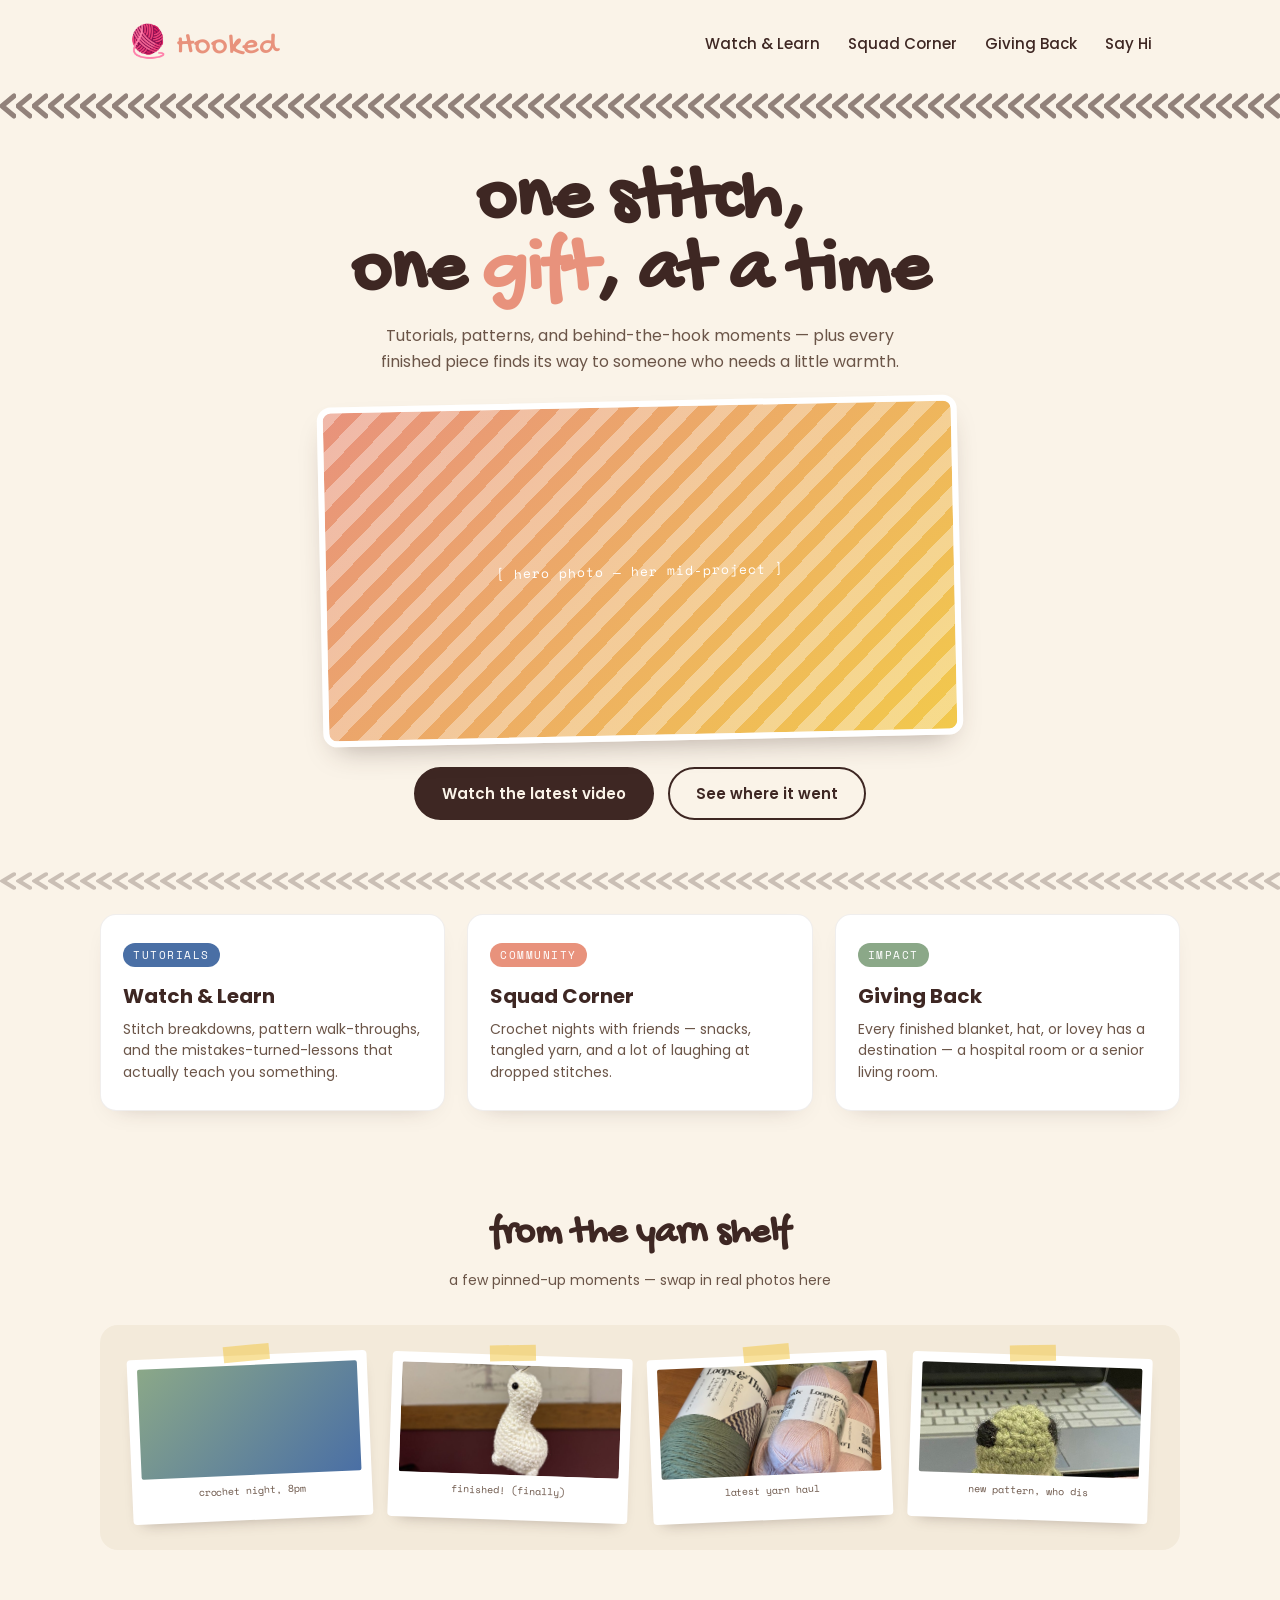
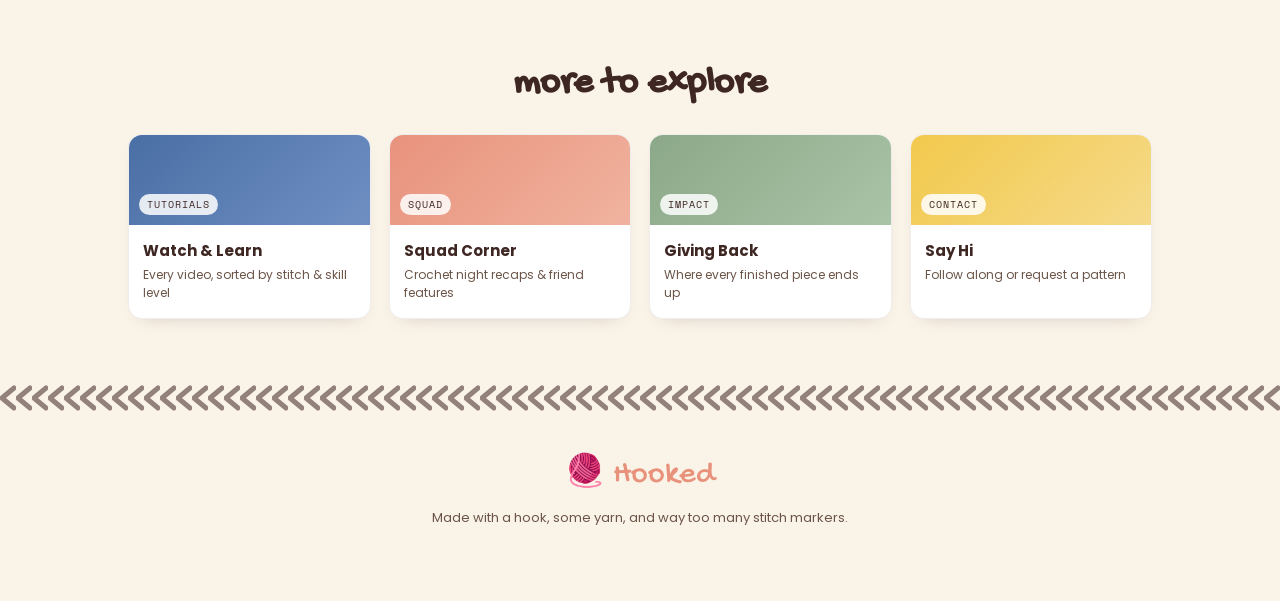
==== index.html @ 96ef1430 "edited watch & learn, added to squad corner, fred" ====
<!DOCTYPE html>
<html lang="en">
<head>
<meta charset="UTF-8">
<meta name="viewport" content="width=device-width, initial-scale=1">
<title>Hooked — Home</title>
<link rel="preconnect" href="https://fonts.googleapis.com">
<link href="https://fonts.googleapis.com/css2?family=Gochi+Hand&family=Space+Mono:wght@400;700&family=Poppins:wght@400;500;600;700&display=swap" rel="stylesheet">
<style>
:root{
  --paper:#FAF3E8;
  --paper-2:#F3EADA;
  --butter:#F2C94C;
  --rose:#E8927C;
  --denim:#4A6FA5;
  --sage:#8BA888;
  --ink:#3E2723;
  --ink-soft:#6B5548;
}
*{box-sizing:border-box;}
body{
  margin:0;
  background:var(--paper);
  color:var(--ink);
  font-family:'Poppins',sans-serif;
  -webkit-font-smoothing:antialiased;
}
.wrap{max-width:1080px;margin:0 auto;padding:0 28px;}
a{color:inherit;}

/* NAV */
nav{
  display:flex;justify-content:space-between;align-items:center;
  padding:22px 28px;max-width:1080px;margin:0 auto;
}
.logo{
  font-family:'Gochi Hand',cursive;
  font-size:32px;color:var(--rose);
  display:flex;align-items:center;gap:8px;
  text-decoration:none;
}
.navlinks{display:flex;gap:28px;font-weight:500;font-size:15px;}
.navlinks a{color:var(--ink);text-decoration:none;position:relative;}
.navlinks a:hover, .navlinks a.active{color:var(--rose);}
.navlinks a:focus-visible, .logo:focus-visible{outline:2px solid var(--denim);outline-offset:4px;border-radius:4px;}

/* CHAIN STITCH DIVIDER — signature element, used across every page */
.chain{
  height:26px;width:100%;
  -webkit-mask-image:url("data:image/svg+xml,%3Csvg xmlns='http://www.w3.org/2000/svg' viewBox='0 0 16 26'%3E%3Cpath d='M14,3 L2,13 L14,23' fill='none' stroke='white' stroke-width='5' stroke-linecap='round' stroke-linejoin='round'/%3E%3C/svg%3E");
  mask-image:url("data:image/svg+xml,%3Csvg xmlns='http://www.w3.org/2000/svg' viewBox='0 0 16 26'%3E%3Cpath d='M14,3 L2,13 L14,23' fill='none' stroke='white' stroke-width='5' stroke-linecap='round' stroke-linejoin='round'/%3E%3C/svg%3E");
  -webkit-mask-repeat:repeat-x; mask-repeat:repeat-x;
  -webkit-mask-size:16px 26px; mask-size:16px 26px;
  -webkit-mask-position:left center; mask-position:left center;
  background-color:var(--ink);
  opacity:0.55;
  margin:6px 0 0 0;
}
.chain.thin{opacity:0.25;transform:scaleY(0.7);}

/* SMALL PAGE HERO (interior pages) */
header.page-hero{text-align:center;padding:46px 28px 42px;}
.eyebrow{
  font-family:'Space Mono',monospace;
  font-size:12px;letter-spacing:2px;text-transform:uppercase;
  color:var(--denim);background:#fff;
  display:inline-block;padding:5px 12px;border-radius:20px;
  border:1px solid var(--denim);margin-bottom:20px;
}
h1.headline{
  font-family:'Gochi Hand',cursive;
  font-size:64px;line-height:0.95;margin:0 0 14px;
  color:var(--ink);
}
h1.headline.big{font-size:76px;}
h1.headline .accent{color:var(--rose);}
.sub{
  max-width:520px;margin:0 auto 10px;
  font-size:16px;color:var(--ink-soft);line-height:1.6;
}

/* BUTTONS */
.btn{
  font-weight:600;font-size:15px;padding:13px 26px;border-radius:40px;
  text-decoration:none;cursor:pointer;border:2px solid var(--ink);
  transition:transform .15s ease, box-shadow .15s ease;
  display:inline-block;background:none;font-family:inherit;
}
.btn:hover{transform:translateY(-2px);box-shadow:0 8px 16px -8px rgba(62,39,35,0.4);}
.btn-primary{background:var(--ink);color:var(--paper);}
.btn-ghost{background:transparent;color:var(--ink);}
.cta-row{display:flex;gap:14px;justify-content:center;margin-top:26px;flex-wrap:wrap;}

/* HOMEPAGE HERO PHOTO */
.hero-photo{
  width:100%;max-width:640px;height:340px;margin:26px auto 0;
  border-radius:14px;
  background:
    repeating-linear-gradient(135deg, rgba(255,255,255,0.35) 0 14px, transparent 14px 28px),
    linear-gradient(135deg,var(--rose),var(--butter));
  display:flex;align-items:center;justify-content:center;
  color:#fff;font-family:'Space Mono',monospace;font-size:13px;
  letter-spacing:1px;box-shadow:0 14px 30px -14px rgba(62,39,35,0.4);
  transform:rotate(-1.2deg);
  border:6px solid #fff;
}

/* TILES (home) */
section.tiles{padding:20px 28px 60px;}
.tile-grid{display:grid;grid-template-columns:repeat(3,1fr);gap:22px;max-width:1080px;margin:0 auto;}
.tile{
  background:#fff;border-radius:16px;padding:26px 22px;
  border:1px solid rgba(62,39,35,0.08);
  box-shadow:0 10px 24px -18px rgba(62,39,35,0.35);
  transition:transform .15s ease, box-shadow .15s ease;
  text-decoration:none;display:block;color:var(--ink);
}
.tile:hover{transform:translateY(-3px);box-shadow:0 16px 28px -18px rgba(62,39,35,0.45);}
.tile .tag{
  font-family:'Space Mono',monospace;font-size:11px;letter-spacing:1.5px;
  text-transform:uppercase;padding:4px 10px;border-radius:20px;
  display:inline-block;margin-bottom:14px;color:#fff;
}
.tag-denim{background:var(--denim);}
.tag-rose{background:var(--rose);}
.tag-sage{background:var(--sage);}
.tag-butter{background:var(--butter);color:var(--ink) !important;}
.tile h3{font-size:20px;margin:0 0 8px;}
.tile p{font-size:14px;color:var(--ink-soft);line-height:1.55;margin:0;}

/* IMPACT / GAUGE CARD */
section.impact{padding:10px 28px 66px;}
.impact-card{
  max-width:1080px;margin:0 auto;
  background:var(--ink);color:var(--paper);
  border-radius:18px;padding:44px 36px;
  display:flex;justify-content:space-between;align-items:center;flex-wrap:wrap;gap:24px;
  position:relative;overflow:hidden;
}
.impact-card::before{
  content:"";position:absolute;inset:0;
  background-image: radial-gradient(circle at 8px 8px, rgba(255,255,255,0.06) 3px, transparent 3.5px);
  background-size:26px 26px;
}
.impact-label{
  font-family:'Space Mono',monospace;font-size:12px;letter-spacing:2px;
  text-transform:uppercase;color:var(--butter);margin-bottom:10px;
}
.impact-headline{font-family:'Gochi Hand',cursive;font-size:40px;line-height:1;position:relative;z-index:1;}
.impact-stats{display:flex;gap:40px;position:relative;z-index:1;flex-wrap:wrap;}
.stat{text-align:center;}
.stat .n{font-size:38px;font-weight:700;color:var(--rose);}
.stat .l{font-family:'Space Mono',monospace;font-size:11px;letter-spacing:1px;color:#cbb7ac;text-transform:uppercase;}

/* SECTION TITLES */
.section-title{font-family:'Gochi Hand',cursive;font-size:38px;text-align:center;margin-bottom:6px;}
.section-sub{text-align:center;color:var(--ink-soft);font-size:14px;margin-bottom:34px;}

/* CORKBOARD GALLERY */
section.gallery{padding:10px 28px 70px;}
.board{
  max-width:1080px;margin:0 auto;background:var(--paper-2);
  border-radius:18px;padding:30px;display:grid;grid-template-columns:repeat(4,1fr);gap:20px;
}
.polaroid{
  background:#fff;padding:10px 10px 22px;border-radius:4px;
  box-shadow:0 8px 16px -10px rgba(62,39,35,0.4);position:relative;transition:transform .2s ease;
}
.polaroid:nth-child(odd){transform:rotate(-2.5deg);}
.polaroid:nth-child(even){transform:rotate(2deg);}
.polaroid:hover{transform:rotate(0deg) scale(1.03);}
.polaroid .ph{height:110px;border-radius:2px;background:linear-gradient(135deg,var(--sage),var(--denim));}
.polaroid .cap{font-family:'Space Mono',monospace;font-size:10px;text-align:center;color:var(--ink-soft);margin-top:8px;}
.tape{position:absolute;top:-10px;left:50%;transform:translateX(-50%) rotate(-3deg);width:46px;height:16px;background:rgba(242,201,76,0.55);}

/* SITEMAP PREVIEW STRIP (home) */
section.sitemap{padding:10px 28px 60px;}
.sitemap-head{text-align:center;margin-bottom:28px;}
.sm-grid{display:grid;grid-template-columns:repeat(4,1fr);gap:18px;}
.sm-card{
  text-decoration:none;color:var(--ink);background:#fff;border-radius:14px;overflow:hidden;
  border:1px solid rgba(62,39,35,0.08);box-shadow:0 8px 18px -14px rgba(62,39,35,0.35);
  display:block;transition:transform .15s ease, box-shadow .15s ease;
}
.sm-card:hover{transform:translateY(-4px);box-shadow:0 14px 24px -14px rgba(62,39,35,0.4);}
.sm-thumb{height:90px;display:flex;align-items:flex-end;padding:10px;}
.sm-thumb-a{background:linear-gradient(135deg,var(--denim),#6f8fc2);}
.sm-thumb-b{background:linear-gradient(135deg,var(--rose),#f0b39f);}
.sm-thumb-c{background:linear-gradient(135deg,var(--sage),#a9c4a6);}
.sm-thumb-d{background:linear-gradient(135deg,var(--butter),#f5da8a);}
.sm-chip{font-family:'Space Mono',monospace;font-size:10px;letter-spacing:1px;text-transform:uppercase;background:rgba(255,255,255,0.85);padding:3px 8px;border-radius:20px;color:var(--ink);}
.sm-card h4{font-size:15px;margin:14px 14px 4px;}
.sm-card p{font-size:12px;color:var(--ink-soft);margin:0 14px 16px;line-height:1.5;}

/* ===== TUTORIALS PAGE ===== */
.filter-pills{display:flex;gap:10px;justify-content:center;flex-wrap:wrap;margin-bottom:36px;}
.pill{
  font-family:'Space Mono',monospace;font-size:12px;letter-spacing:1px;text-transform:uppercase;
  padding:8px 16px;border-radius:20px;border:1.5px solid var(--ink);background:#fff;cursor:pointer;
}
.pill.active{background:var(--ink);color:var(--paper);}
.video-grid{max-width:1080px;margin:0 auto;display:grid;grid-template-columns:repeat(3,1fr);gap:22px;padding:0 28px 70px;}
.video-card{background:#fff;border-radius:14px;overflow:hidden;border:1px solid rgba(62,39,35,0.08);box-shadow:0 10px 22px -16px rgba(62,39,35,0.35);transition:transform .15s ease;}
.video-card:hover{transform:translateY(-3px);}
.video-thumb{
  height:150px;position:relative;display:flex;align-items:center;justify-content:center;
  background:linear-gradient(135deg,var(--denim),var(--sage));color:#fff;font-family:'Space Mono',monospace;font-size:11px;
}
.video-thumb:nth-child(1){}
.video-card:nth-child(3n+2) .video-thumb{background:linear-gradient(135deg,var(--rose),var(--butter));}
.video-card:nth-child(3n) .video-thumb{background:linear-gradient(135deg,var(--sage),var(--denim));}
.play-btn{
  width:44px;height:44px;border-radius:50%;background:rgba(255,255,255,0.9);
  display:flex;align-items:center;justify-content:center;color:var(--ink);font-size:16px;
}
.video-info{padding:16px 16px 18px;}
.video-info .lvl{font-family:'Space Mono',monospace;font-size:10px;letter-spacing:1px;text-transform:uppercase;color:var(--denim);margin-bottom:6px;display:block;}
.video-info h4{margin:0 0 6px;font-size:16px;}
.video-info p{margin:0;font-size:13px;color:var(--ink-soft);line-height:1.5;}

/* ===== SQUAD CORNER (blog list) ===== */
.blog-list{max-width:720px;margin:0 auto;padding:0 28px 70px;display:flex;flex-direction:column;gap:34px;}
.blog-post{background:#fff;border-radius:16px;padding:26px;border:1px solid rgba(62,39,35,0.08);box-shadow:0 10px 22px -18px rgba(62,39,35,0.35);}
.blog-post .meta{font-family:'Space Mono',monospace;font-size:11px;color:var(--denim);text-transform:uppercase;letter-spacing:1px;margin-bottom:10px;}
.blog-post h3{margin:0 0 10px;font-size:22px;}
.blog-post p{margin:0 0 16px;color:var(--ink-soft);line-height:1.65;font-size:14.5px;}
.blog-photos{display:flex;gap:12px;flex-wrap:wrap;}
.blog-photos .ph{width:110px;height:80px;border-radius:8px;background:linear-gradient(135deg,var(--sage),var(--rose));}

/* ===== GIVING BACK ===== */
.story-grid{max-width:1080px;margin:0 auto;display:grid;grid-template-columns:repeat(2,1fr);gap:24px;padding:0 28px 70px;}
.story-card{background:#fff;border-radius:16px;overflow:hidden;border:1px solid rgba(62,39,35,0.08);box-shadow:0 10px 22px -18px rgba(62,39,35,0.35);}
.story-photo{height:170px;background:linear-gradient(135deg,var(--butter),var(--rose));}
.story-card:nth-child(2) .story-photo{background:linear-gradient(135deg,var(--denim),var(--sage));}
.story-body{padding:20px 22px;}
.story-body .tag{font-family:'Space Mono',monospace;font-size:10px;letter-spacing:1px;text-transform:uppercase;color:var(--denim);display:block;margin-bottom:8px;}
.story-body h3{margin:0 0 8px;font-size:19px;}
.story-body p{margin:0;font-size:14px;color:var(--ink-soft);line-height:1.6;}
.note-card{max-width:720px;margin:0 auto 50px;background:var(--paper-2);border-radius:14px;padding:20px 24px;font-size:13.5px;color:var(--ink-soft);line-height:1.6;border-left:4px solid var(--sage);}

/* ===== CONTACT ===== */
.contact-grid{max-width:900px;margin:0 auto;display:grid;grid-template-columns:1fr 1fr;gap:30px;padding:0 28px 70px;align-items:start;}
.form-card{background:#fff;border-radius:16px;padding:28px;border:1px solid rgba(62,39,35,0.08);box-shadow:0 10px 22px -18px rgba(62,39,35,0.35);}
.form-card label{display:block;font-family:'Space Mono',monospace;font-size:11px;text-transform:uppercase;letter-spacing:1px;color:var(--ink-soft);margin:16px 0 6px;}
.form-card label:first-child{margin-top:0;}
.form-card input, .form-card textarea, .form-card select{
  width:100%;padding:11px 13px;border-radius:8px;border:1.5px solid rgba(62,39,35,0.15);
  font-family:'Poppins',sans-serif;font-size:14px;background:var(--paper);color:var(--ink);
}
.form-card textarea{min-height:90px;resize:vertical;}
.follow-card{background:var(--ink);color:var(--paper);border-radius:16px;padding:28px;}
.follow-card h3{font-family:'Gochi Hand',cursive;font-size:26px;margin:0 0 14px;color:var(--butter);}
.follow-links{display:flex;flex-direction:column;gap:10px;}
.follow-links a{
  text-decoration:none;color:var(--paper);background:rgba(255,255,255,0.08);
  padding:12px 16px;border-radius:10px;font-size:14px;display:flex;justify-content:space-between;
}
.follow-links a:hover{background:rgba(255,255,255,0.15);}

/* FOOTER */
footer{padding:40px 28px 60px;text-align:center;}
footer .logo{justify-content:center;margin-bottom:14px;}
footer p{color:var(--ink-soft);font-size:13px;}

@media (max-width:760px){
  h1.headline{font-size:44px;}
  h1.headline.big{font-size:52px;}
  .tile-grid{grid-template-columns:1fr;}
  .board{grid-template-columns:repeat(2,1fr);}
  .sm-grid{grid-template-columns:repeat(2,1fr);}
  .video-grid{grid-template-columns:1fr;}
  .story-grid{grid-template-columns:1fr;}
  .contact-grid{grid-template-columns:1fr;}
  .impact-card{flex-direction:column;align-items:flex-start;}
  .navlinks{display:none;}
}
@media (prefers-reduced-motion: reduce){ *{transition:none !important;} }

</style>
</head>
<body>

<nav>
  <a class="logo" href="index.html">🧶 Hooked</a>
  <div class="navlinks">
    <a href="tutorials.html">Watch &amp; Learn</a>
    <a href="squad.html">Squad Corner</a>
    <a href="giving-back.html">Giving Back</a>
    <a href="contact.html">Say Hi</a>
  </div>
</nav>
<div class="chain"></div>

<header class="page-hero">
  <h1 class="headline big">one stitch,<br>one <span class="accent">gift</span>, at a time</h1>
  <p class="sub">Tutorials, patterns, and behind-the-hook moments — plus every finished piece finds its way to someone who needs a little warmth.</p>
  <div class="hero-photo">[ hero photo — her mid-project ]</div>
  <div class="cta-row">
    <a class="btn btn-primary" href="tutorials.html">Watch the latest video</a>
    <a class="btn btn-ghost" href="giving-back.html">See where it went</a>
  </div>
</header>

<div class="chain thin"></div>

<section class="tiles">
  <div class="tile-grid">
    <a class="tile" href="tutorials.html">
      <span class="tag tag-denim">tutorials</span>
      <h3>Watch &amp; Learn</h3>
      <p>Stitch breakdowns, pattern walk-throughs, and the mistakes-turned-lessons that actually teach you something.</p>
    </a>
    <a class="tile" href="squad.html">
      <span class="tag tag-rose">community</span>
      <h3>Squad Corner</h3>
      <p>Crochet nights with friends — snacks, tangled yarn, and a lot of laughing at dropped stitches.</p>
    </a>
    <a class="tile" href="giving-back.html">
      <span class="tag tag-sage">impact</span>
      <h3>Giving Back</h3>
      <p>Every finished blanket, hat, or lovey has a destination — a hospital room or a senior living room.</p>
    </a>
  </div>
</section>

<section class="gallery">
  <h2 class="section-title">from the yarn shelf</h2>
  <p class="section-sub">a few pinned-up moments — swap in real photos here</p>
  <div class="board">
    <div class="polaroid"><div class="tape"></div><div class="ph"></div><div class="cap">crochet night, 8pm</div></div>
    <div class="polaroid"><div class="tape"></div><div class="ph" style="background-image:url('images/keychain-finished.jpg');background-size:cover;background-position:center;"></div><div class="cap">finished! (finally)</div></div>
    <div class="polaroid"><div class="tape"></div><div class="ph" style="background-image:url('images/yarn-haul.jpg');background-size:cover;background-position:center;"></div><div class="cap">latest yarn haul</div></div>
    <div class="polaroid"><div class="tape"></div><div class="ph" style="background-image:url('images/frog-fred.jpg');background-size:cover;background-position:center top;"></div><div class="cap">new pattern, who dis</div></div>
  </div>
</section>

<section class="sitemap">
  <div class="wrap">
    <div class="sitemap-head">
      <h2 class="section-title">more to explore</h2>
    </div>
    <div class="sm-grid">
      <a class="sm-card" href="tutorials.html">
        <div class="sm-thumb sm-thumb-a"><span class="sm-chip">Tutorials</span></div>
        <h4>Watch &amp; Learn</h4>
        <p>Every video, sorted by stitch &amp; skill level</p>
      </a>
      <a class="sm-card" href="squad.html">
        <div class="sm-thumb sm-thumb-b"><span class="sm-chip">Squad</span></div>
        <h4>Squad Corner</h4>
        <p>Crochet night recaps &amp; friend features</p>
      </a>
      <a class="sm-card" href="giving-back.html">
        <div class="sm-thumb sm-thumb-c"><span class="sm-chip">Impact</span></div>
        <h4>Giving Back</h4>
        <p>Where every finished piece ends up</p>
      </a>
      <a class="sm-card" href="contact.html">
        <div class="sm-thumb sm-thumb-d"><span class="sm-chip">Contact</span></div>
        <h4>Say Hi</h4>
        <p>Follow along or request a pattern</p>
      </a>
    </div>
  </div>
</section>

<div class="chain"></div>

<footer>
  <div class="logo">🧶 Hooked</div>
  <p>Made with a hook, some yarn, and way too many stitch markers.</p>
</footer>

</body>
</html>
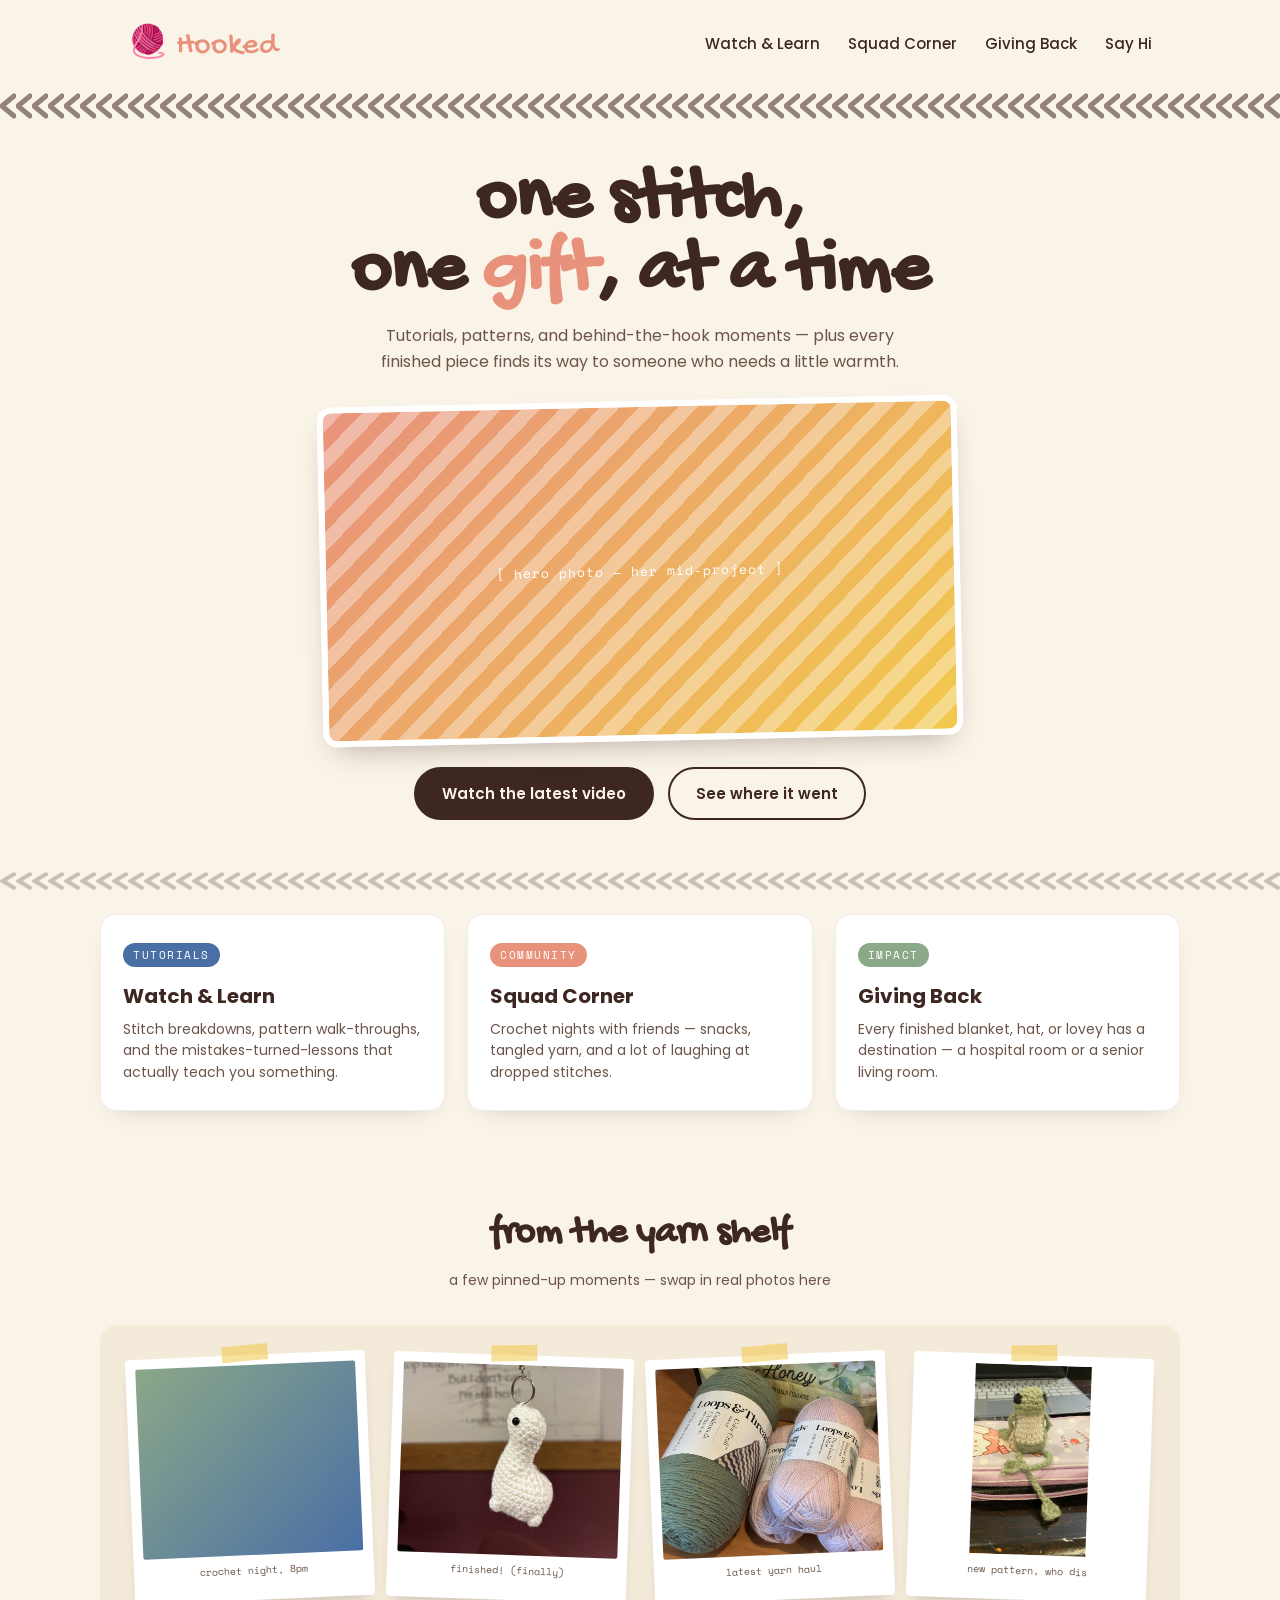
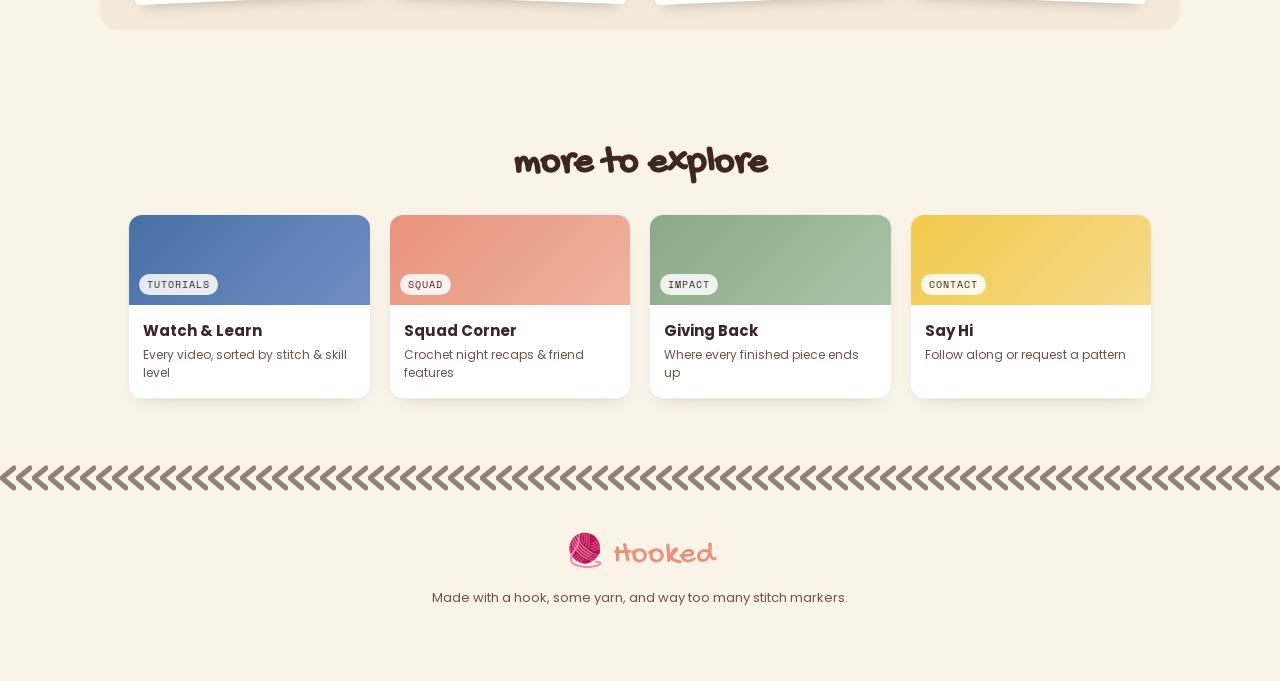
==== commit 32842ce0: "fixed homepage polaroids and squad photos" ====
--- a/index.html
+++ b/index.html
@@ -169,7 +169,7 @@
 .polaroid:nth-child(odd){transform:rotate(-2.5deg);}
 .polaroid:nth-child(even){transform:rotate(2deg);}
 .polaroid:hover{transform:rotate(0deg) scale(1.03);}
-.polaroid .ph{height:110px;border-radius:2px;background:linear-gradient(135deg,var(--sage),var(--denim));}
+.polaroid .ph{height:190px;border-radius:2px;background:linear-gradient(135deg,var(--sage),var(--denim));}
 .polaroid .cap{font-family:'Space Mono',monospace;font-size:10px;text-align:center;color:var(--ink-soft);margin-top:8px;}
 .tape{position:absolute;top:-10px;left:50%;transform:translateX(-50%) rotate(-3deg);width:46px;height:16px;background:rgba(242,201,76,0.55);}
 
@@ -330,7 +330,7 @@
     <div class="polaroid"><div class="tape"></div><div class="ph"></div><div class="cap">crochet night, 8pm</div></div>
     <div class="polaroid"><div class="tape"></div><div class="ph" style="background-image:url('images/keychain-finished.jpg');background-size:cover;background-position:center;"></div><div class="cap">finished! (finally)</div></div>
     <div class="polaroid"><div class="tape"></div><div class="ph" style="background-image:url('images/yarn-haul.jpg');background-size:cover;background-position:center;"></div><div class="cap">latest yarn haul</div></div>
-    <div class="polaroid"><div class="tape"></div><div class="ph" style="background-image:url('images/frog-fred.jpg');background-size:cover;background-position:center top;"></div><div class="cap">new pattern, who dis</div></div>
+    <div class="polaroid"><div class="tape"></div><div class="ph" style="background-image:url('images/frog-fred.jpg');background-size:contain;background-repeat:no-repeat;background-position:center;background-color:#fff;"></div><div class="cap">new pattern, who dis</div></div>
   </div>
 </section>
 
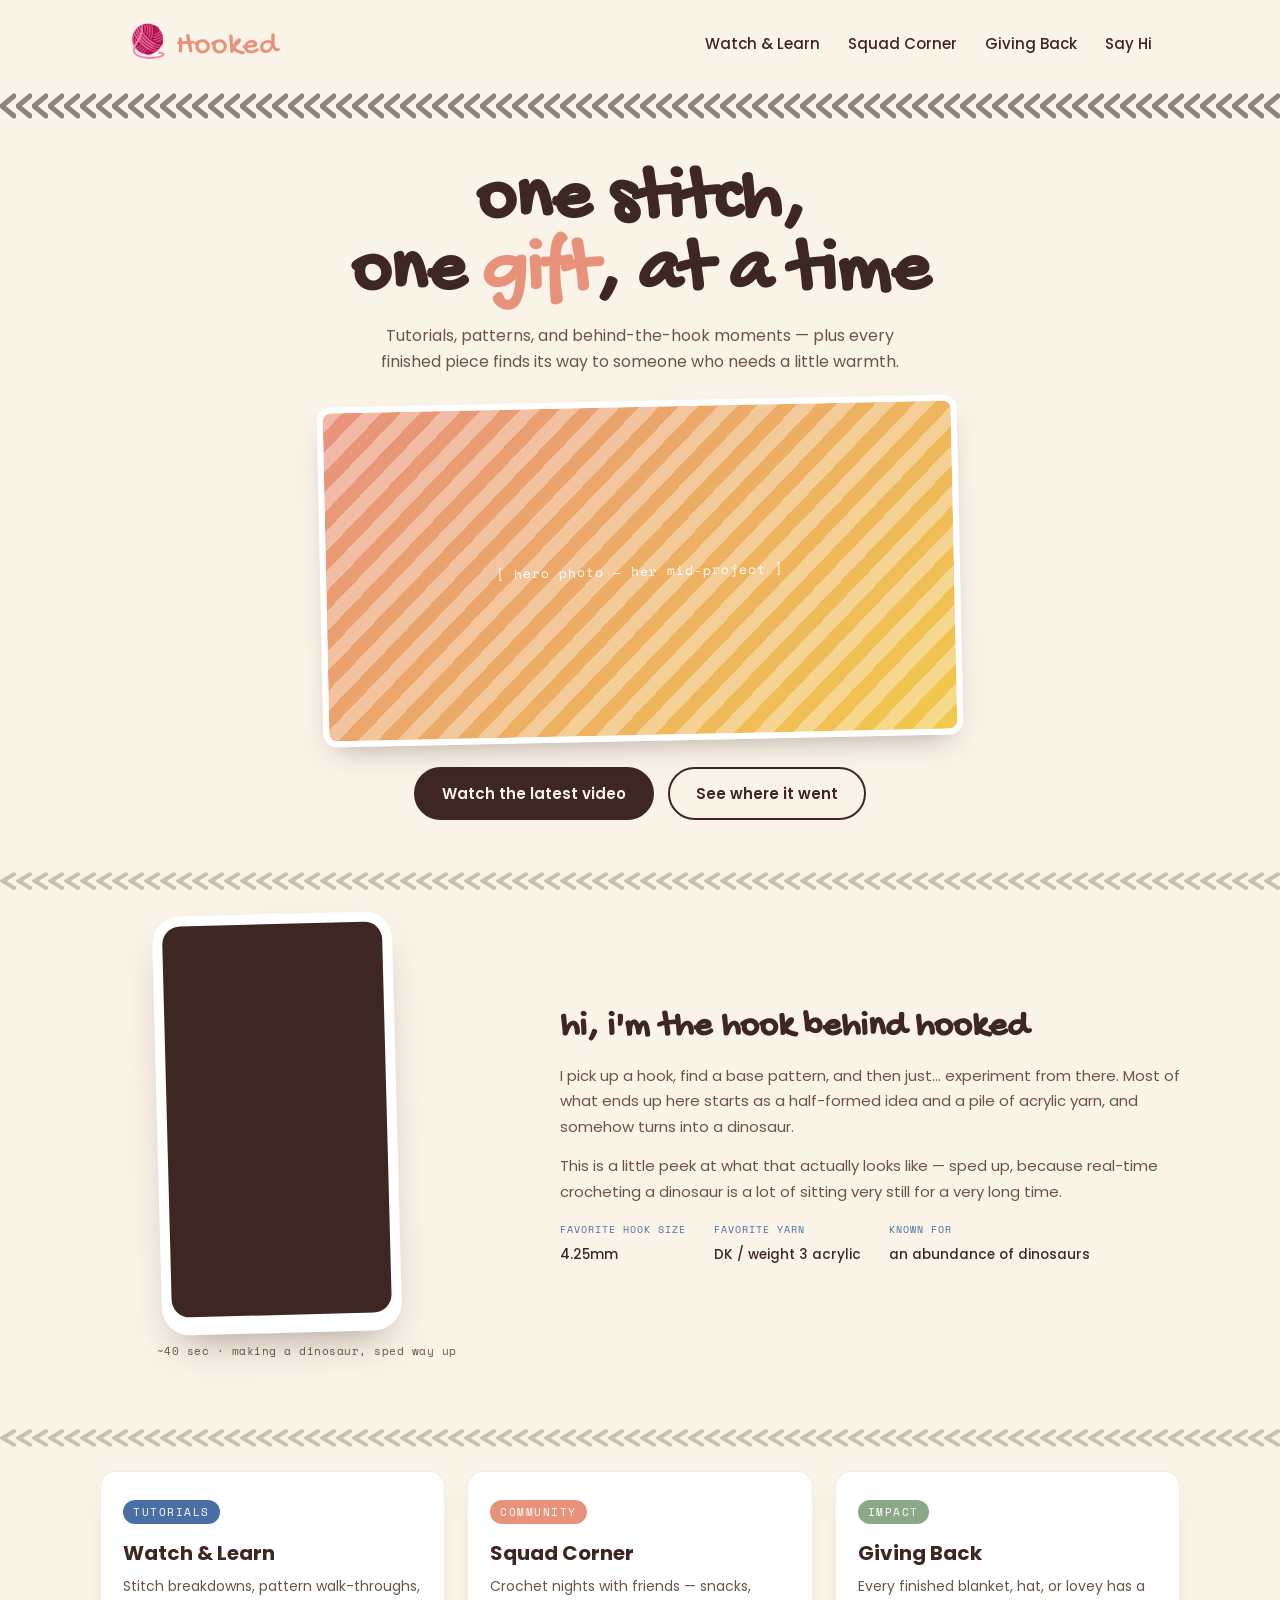
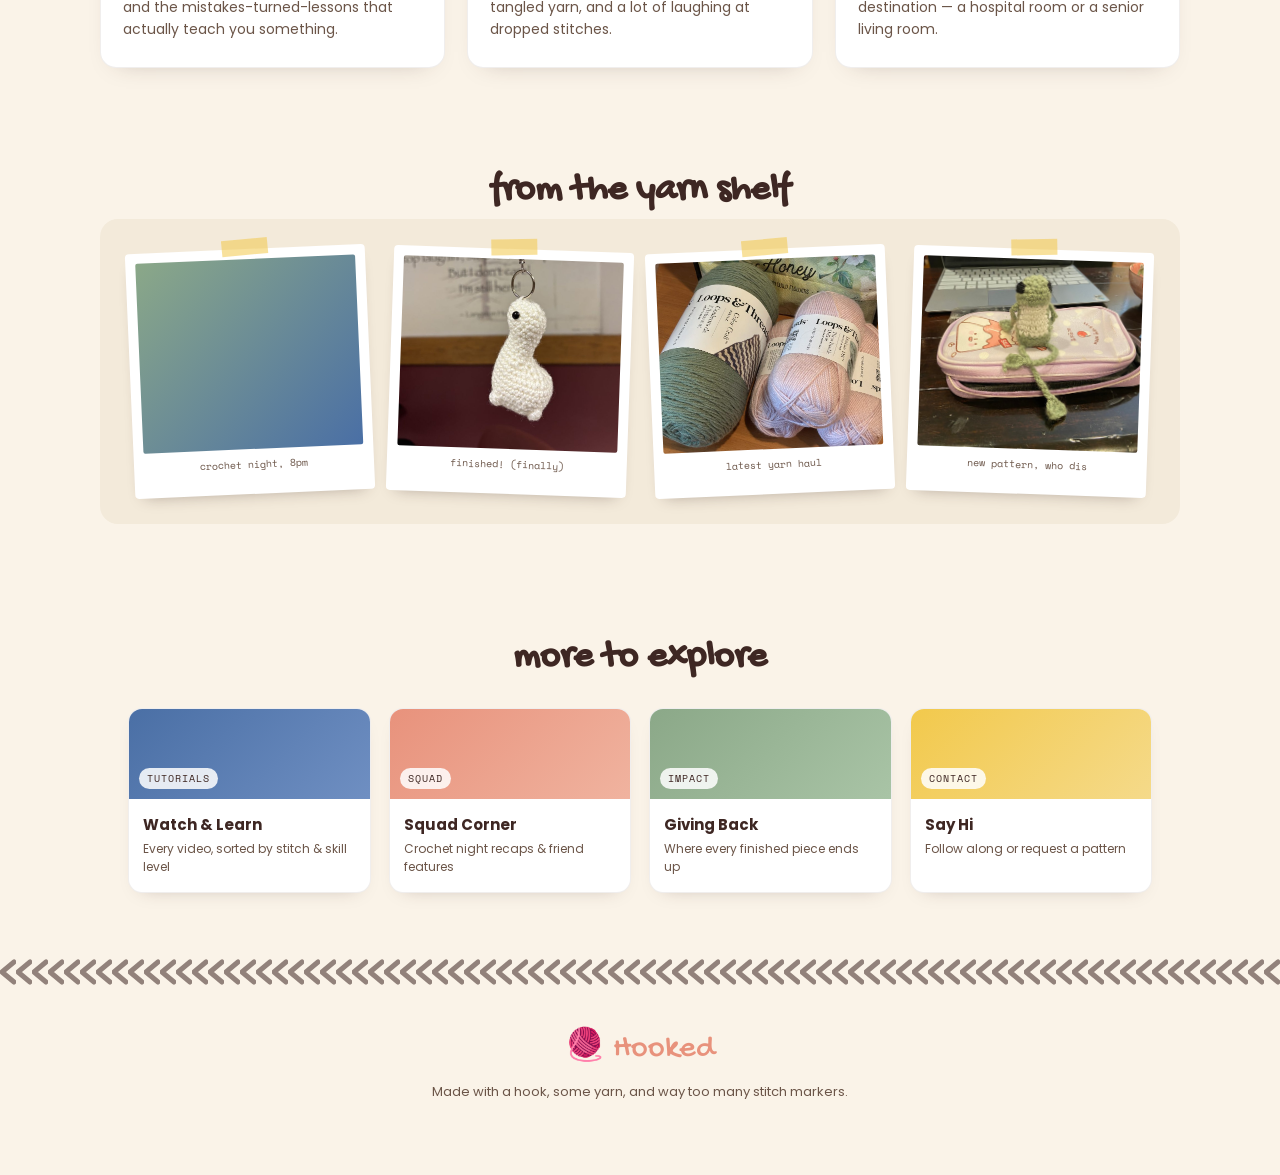
==== commit bdd65c20: "updated meet the gang and added timelapse section" ====
--- a/index.html
+++ b/index.html
@@ -105,6 +105,34 @@
   border:6px solid #fff;
 }
 
+/* ABOUT + TIMELAPSE (home) */
+section.about{padding:20px 28px 60px;}
+.about-grid{
+  max-width:1080px;margin:0 auto;display:grid;grid-template-columns:0.8fr 1.2fr;
+  gap:46px;align-items:center;
+}
+.about-video-wrap{display:flex;justify-content:center;}
+.about-video-frame{
+  width:240px;border-radius:28px;background:#fff;padding:10px 10px 18px;
+  box-shadow:0 20px 40px -18px rgba(62,39,35,0.45);
+  transform:rotate(-1.5deg);
+}
+.about-video-frame video, .about-video-placeholder{
+  width:100%;aspect-ratio:9/16;border-radius:18px;display:block;object-fit:cover;background:var(--ink);
+}
+.about-video-placeholder{
+  display:flex;align-items:center;justify-content:center;flex-direction:column;gap:10px;
+  color:var(--paper);font-family:'Space Mono',monospace;font-size:11px;letter-spacing:0.5px;
+  text-align:center;padding:20px;background:linear-gradient(160deg,var(--denim),var(--sage));
+}
+.about-video-placeholder .icon{font-size:30px;}
+.about-video-cap{text-align:center;font-family:'Space Mono',monospace;font-size:10.5px;color:var(--ink-soft);margin-top:10px;letter-spacing:0.5px;}
+.about-text h2{font-family:'Gochi Hand',cursive;font-size:36px;margin:0 0 14px;}
+.about-text p{font-size:15px;color:var(--ink-soft);line-height:1.7;margin:0 0 14px;}
+.about-facts{display:flex;gap:28px;flex-wrap:wrap;margin-top:18px;}
+.about-facts .f-label{font-family:'Space Mono',monospace;font-size:10px;letter-spacing:1px;text-transform:uppercase;color:var(--denim);display:block;margin-bottom:4px;}
+.about-facts .f-value{font-size:13.5px;color:var(--ink);font-weight:500;}
+
 /* TILES (home) */
 section.tiles{padding:20px 28px 60px;}
 .tile-grid{display:grid;grid-template-columns:repeat(3,1fr);gap:22px;max-width:1080px;margin:0 auto;}
@@ -266,6 +294,9 @@
   h1.headline{font-size:44px;}
   h1.headline.big{font-size:52px;}
   .tile-grid{grid-template-columns:1fr;}
+  .about-grid{grid-template-columns:1fr;text-align:center;}
+  .about-video-wrap{order:-1;}
+  .about-facts{justify-content:center;}
   .board{grid-template-columns:repeat(2,1fr);}
   .sm-grid{grid-template-columns:repeat(2,1fr);}
   .video-grid{grid-template-columns:1fr;}
@@ -300,6 +331,31 @@
     <a class="btn btn-ghost" href="giving-back.html">See where it went</a>
   </div>
 </header>
+
+<div class="chain thin"></div>
+
+<section class="about">
+  <div class="about-grid">
+    <div class="about-video-wrap">
+      <div>
+        <div class="about-video-frame">
+          <video src="images/dino-timelapse.mp4" autoplay muted loop playsinline></video>
+        </div>
+        <div class="about-video-cap">~40 sec · making a dinosaur, sped way up</div>
+      </div>
+    </div>
+    <div class="about-text">
+      <h2>hi, i'm the hook behind hooked</h2>
+      <p>I pick up a hook, find a base pattern, and then just... experiment from there. Most of what ends up here starts as a half-formed idea and a pile of acrylic yarn, and somehow turns into a dinosaur.</p>
+      <p>This is a little peek at what that actually looks like — sped up, because real-time crocheting a dinosaur is a lot of sitting very still for a very long time.</p>
+      <div class="about-facts">
+        <div><span class="f-label">Favorite hook size</span><span class="f-value">4.25mm</span></div>
+        <div><span class="f-label">Favorite yarn</span><span class="f-value">DK / weight 3 acrylic</span></div>
+        <div><span class="f-label">Known for</span><span class="f-value">an abundance of dinosaurs</span></div>
+      </div>
+    </div>
+  </div>
+</section>
 
 <div class="chain thin"></div>
 
@@ -325,12 +381,11 @@
 
 <section class="gallery">
   <h2 class="section-title">from the yarn shelf</h2>
-  <p class="section-sub">a few pinned-up moments — swap in real photos here</p>
   <div class="board">
     <div class="polaroid"><div class="tape"></div><div class="ph"></div><div class="cap">crochet night, 8pm</div></div>
     <div class="polaroid"><div class="tape"></div><div class="ph" style="background-image:url('images/keychain-finished.jpg');background-size:cover;background-position:center;"></div><div class="cap">finished! (finally)</div></div>
     <div class="polaroid"><div class="tape"></div><div class="ph" style="background-image:url('images/yarn-haul.jpg');background-size:cover;background-position:center;"></div><div class="cap">latest yarn haul</div></div>
-    <div class="polaroid"><div class="tape"></div><div class="ph" style="background-image:url('images/frog-fred.jpg');background-size:contain;background-repeat:no-repeat;background-position:center;background-color:#fff;"></div><div class="cap">new pattern, who dis</div></div>
+    <div class="polaroid"><div class="tape"></div><div class="ph" style="background-image:url('images/frog-fred.jpg');background-size:cover;background-position:center;"></div><div class="cap">new pattern, who dis</div></div>
   </div>
 </section>
 
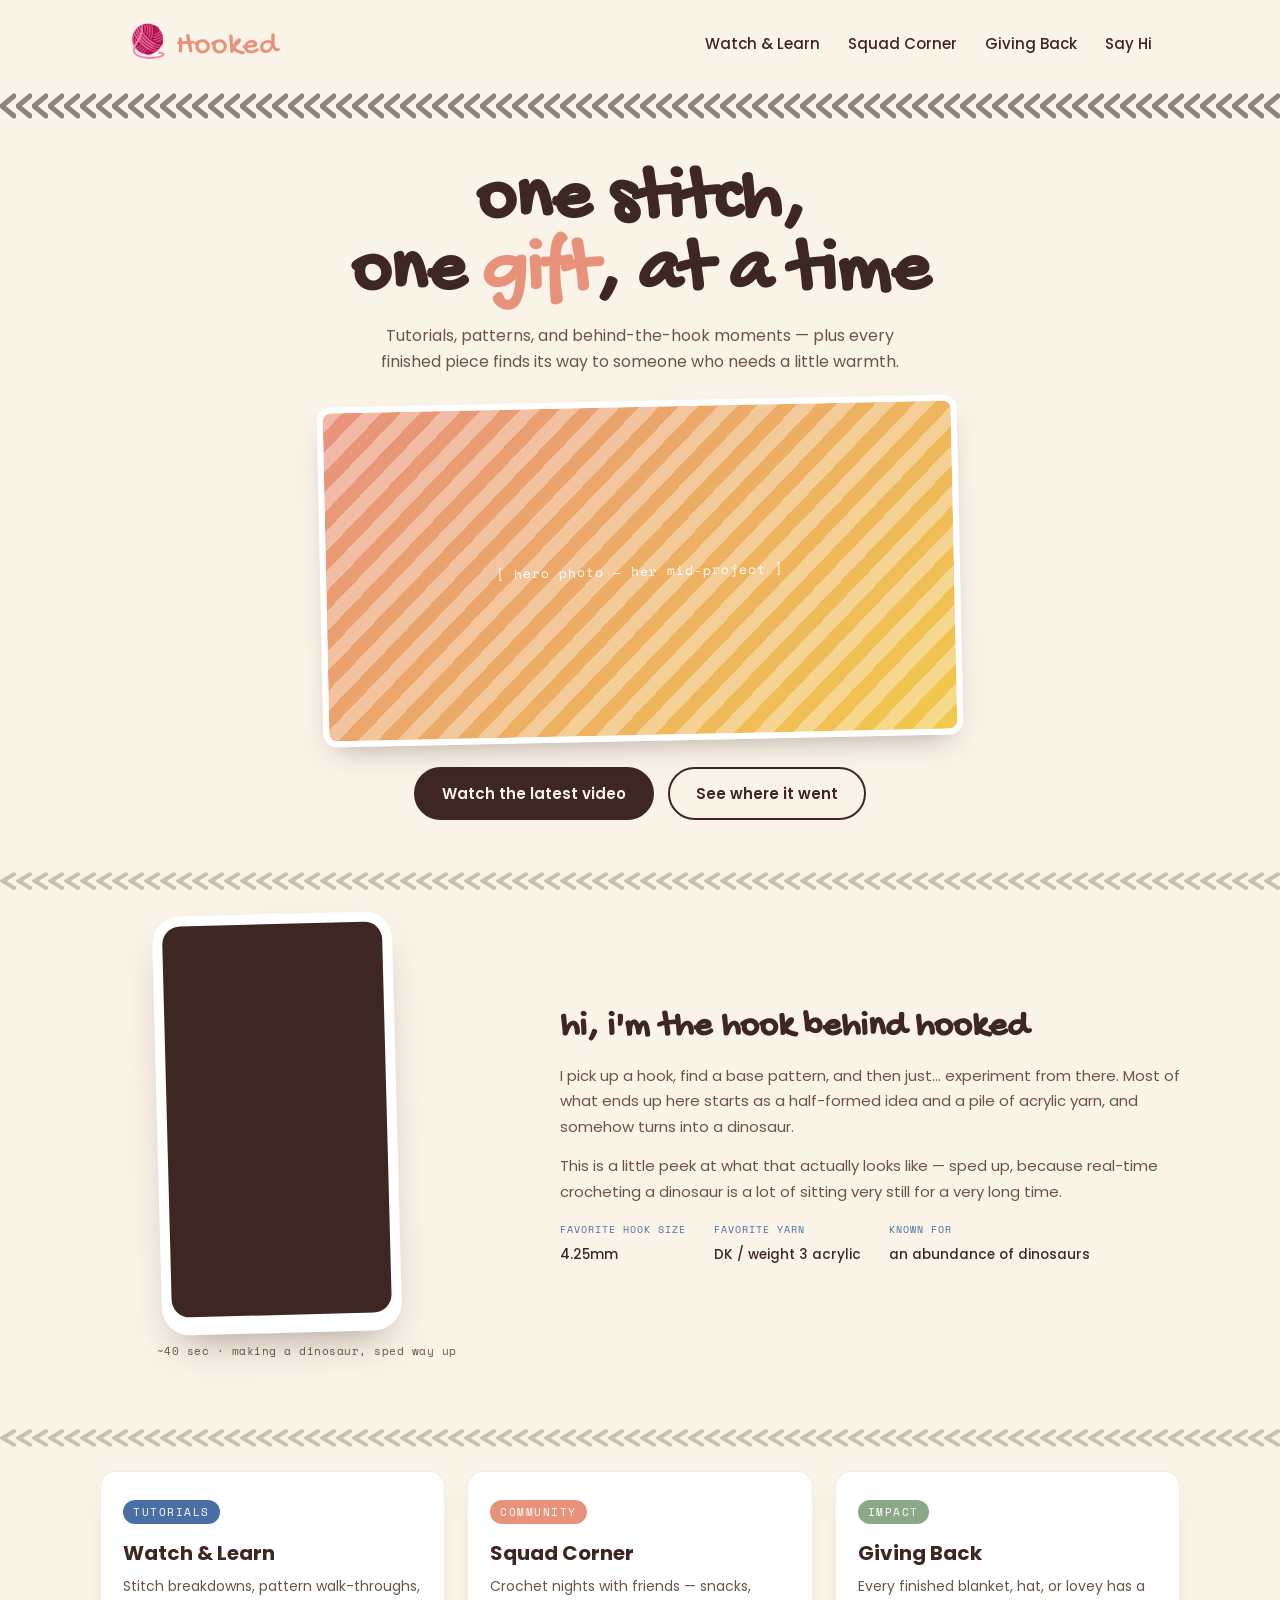
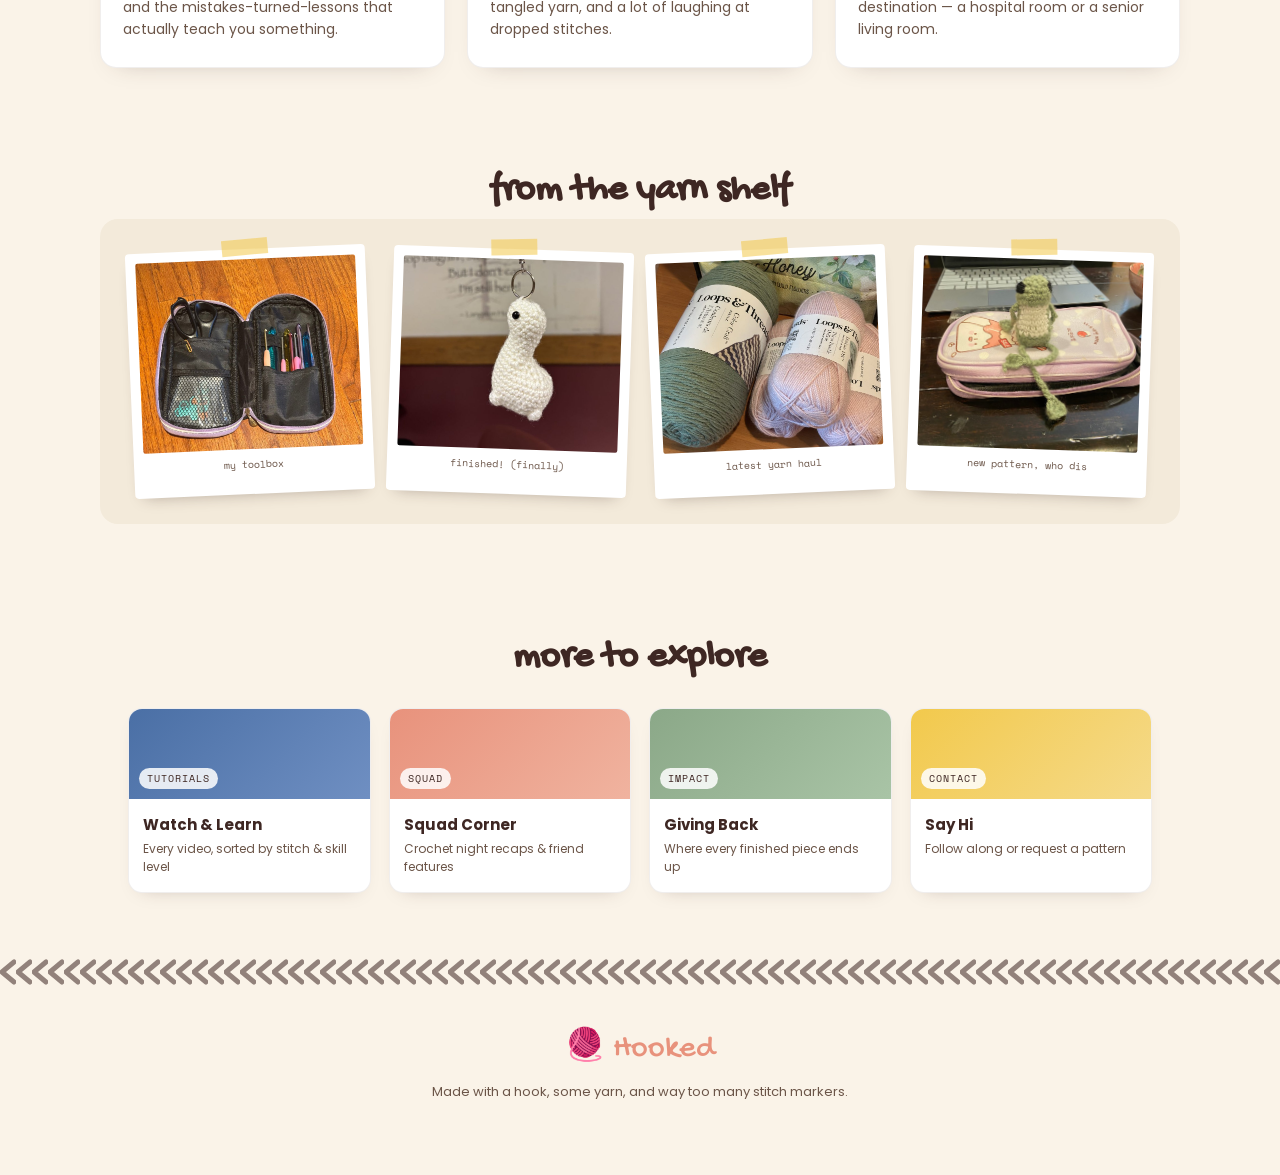
==== commit 6c83a360: "edited squad corner and yarn shelf pic 1" ====
--- a/index.html
+++ b/index.html
@@ -382,7 +382,7 @@
 <section class="gallery">
   <h2 class="section-title">from the yarn shelf</h2>
   <div class="board">
-    <div class="polaroid"><div class="tape"></div><div class="ph"></div><div class="cap">crochet night, 8pm</div></div>
+    <div class="polaroid"><div class="tape"></div><div class="ph" style="background-image:url('images/toolbox.jpg');background-size:cover;background-position:center;"></div><div class="cap">my toolbox</div></div>
     <div class="polaroid"><div class="tape"></div><div class="ph" style="background-image:url('images/keychain-finished.jpg');background-size:cover;background-position:center;"></div><div class="cap">finished! (finally)</div></div>
     <div class="polaroid"><div class="tape"></div><div class="ph" style="background-image:url('images/yarn-haul.jpg');background-size:cover;background-position:center;"></div><div class="cap">latest yarn haul</div></div>
     <div class="polaroid"><div class="tape"></div><div class="ph" style="background-image:url('images/frog-fred.jpg');background-size:cover;background-position:center;"></div><div class="cap">new pattern, who dis</div></div>
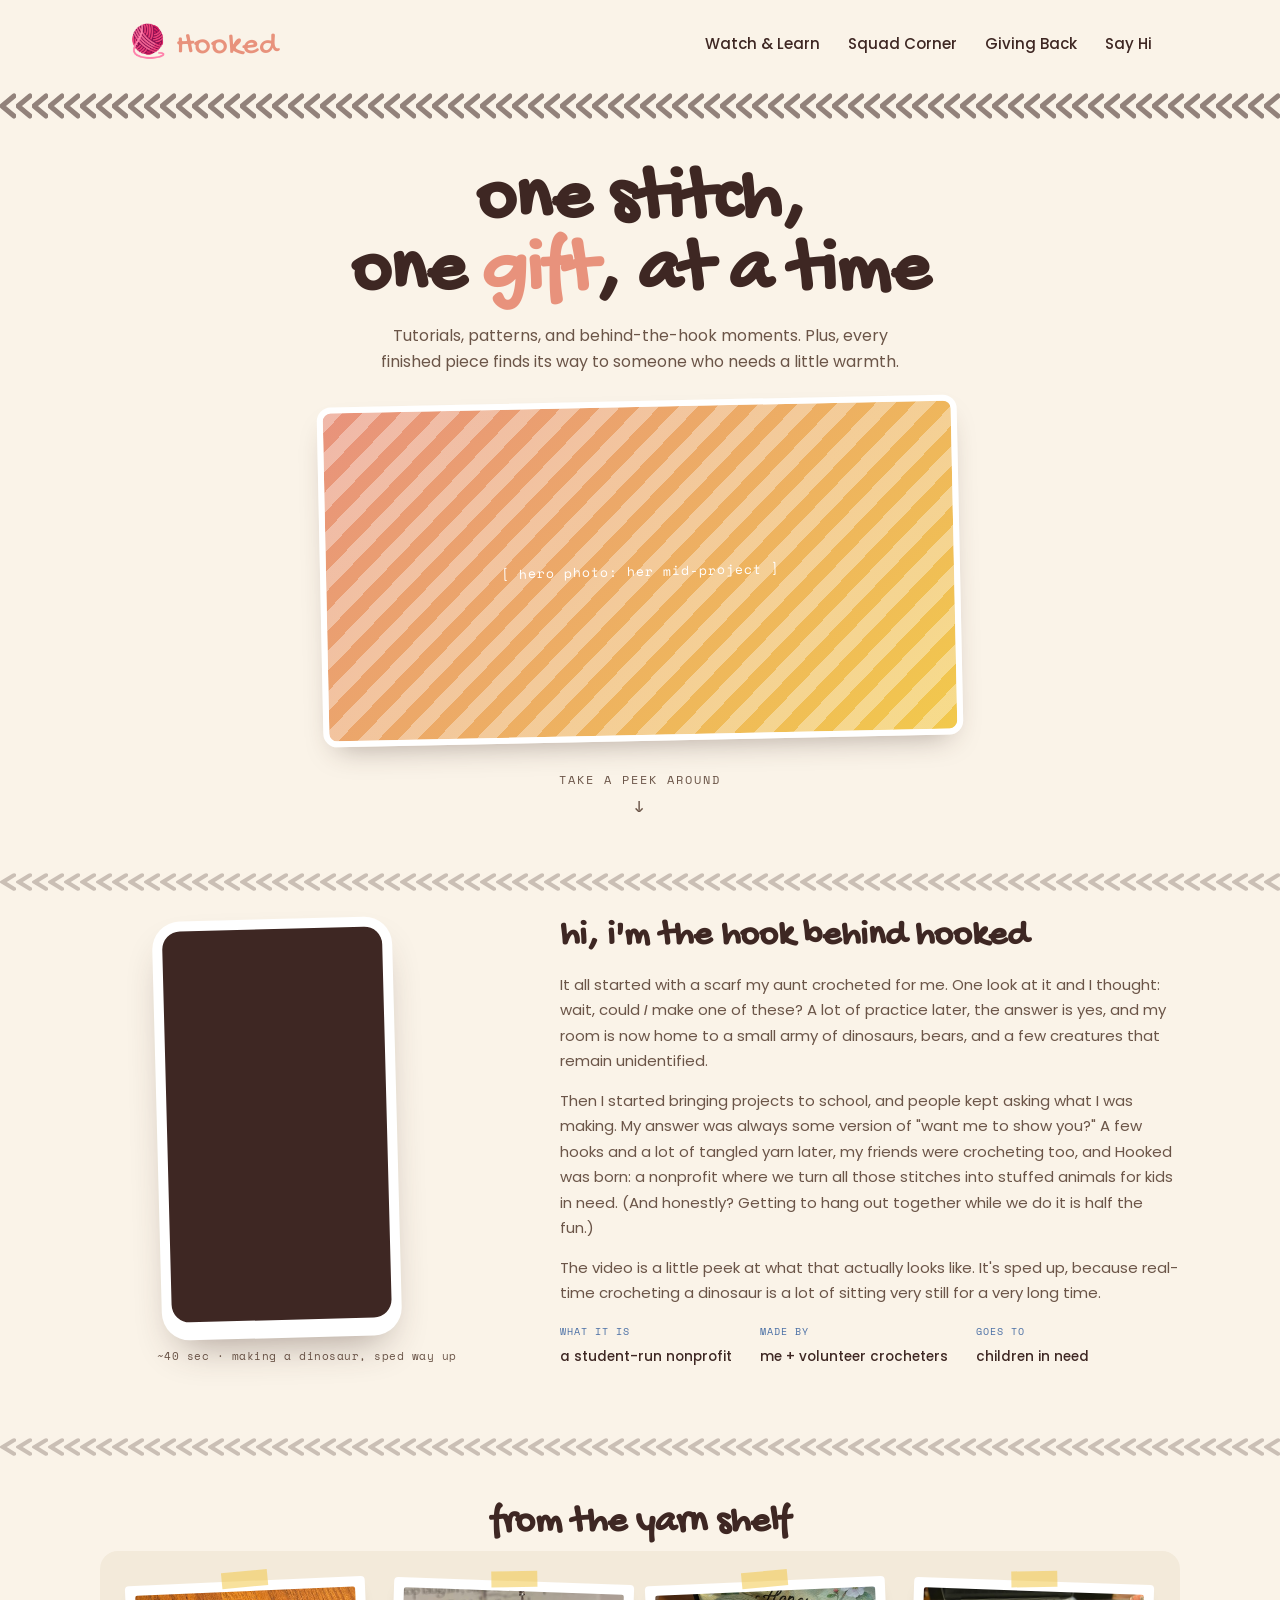
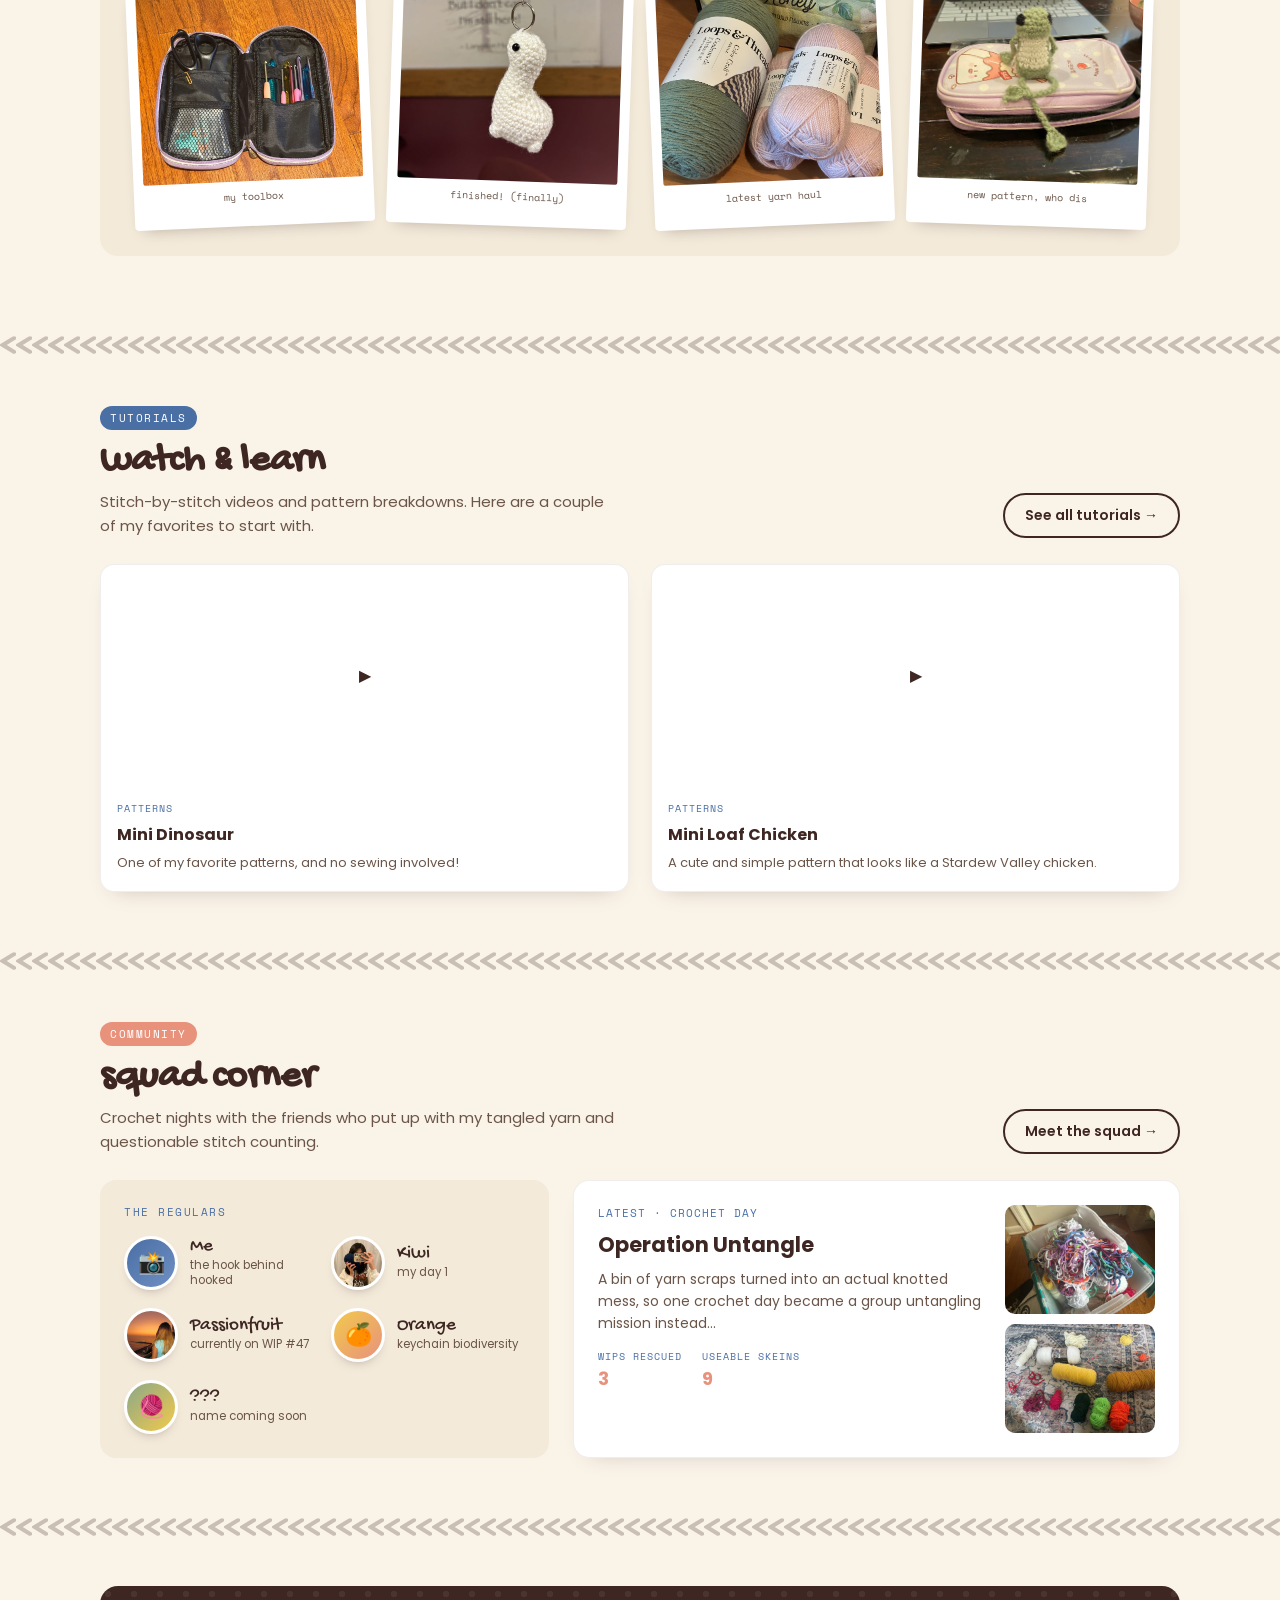
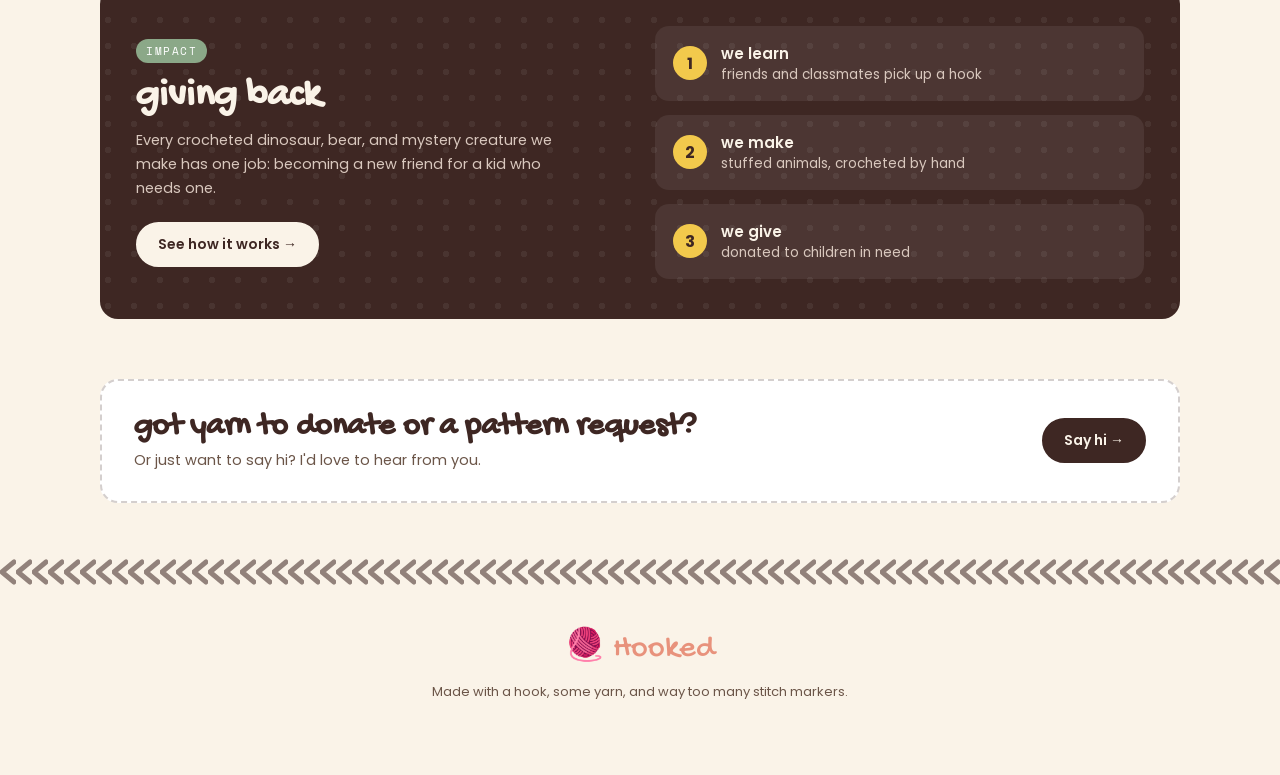
==== commit 87d95f18: "redid homepage, added to gang, fixed info, new vid" ====
--- a/index.html
+++ b/index.html
@@ -3,7 +3,7 @@
 <head>
 <meta charset="UTF-8">
 <meta name="viewport" content="width=device-width, initial-scale=1">
-<title>Hooked — Home</title>
+<title>Hooked | Home</title>
 <link rel="preconnect" href="https://fonts.googleapis.com">
 <link href="https://fonts.googleapis.com/css2?family=Gochi+Hand&family=Space+Mono:wght@400;700&family=Poppins:wght@400;500;600;700&display=swap" rel="stylesheet">
 <style>
@@ -90,6 +90,16 @@
 .btn-primary{background:var(--ink);color:var(--paper);}
 .btn-ghost{background:transparent;color:var(--ink);}
 .cta-row{display:flex;gap:14px;justify-content:center;margin-top:26px;flex-wrap:wrap;}
+html{scroll-behavior:smooth;}
+.scroll-cue{
+  display:inline-flex;flex-direction:column;align-items:center;gap:4px;margin-top:30px;
+  font-family:'Space Mono',monospace;font-size:12px;letter-spacing:2px;text-transform:uppercase;
+  color:var(--ink-soft);text-decoration:none;
+}
+.scroll-cue:hover{color:var(--rose);}
+.cue-arrow{font-size:20px;animation:bob 1.8s ease-in-out infinite;}
+@keyframes bob{0%,100%{transform:translateY(0);}50%{transform:translateY(5px);}}
+@media (prefers-reduced-motion: reduce){ .cue-arrow{animation:none;} html{scroll-behavior:auto;} }
 
 /* HOMEPAGE HERO PHOTO */
 .hero-photo{
@@ -200,6 +210,89 @@
 .polaroid .ph{height:190px;border-radius:2px;background:linear-gradient(135deg,var(--sage),var(--denim));}
 .polaroid .cap{font-family:'Space Mono',monospace;font-size:10px;text-align:center;color:var(--ink-soft);margin-top:8px;}
 .tape{position:absolute;top:-10px;left:50%;transform:translateX(-50%) rotate(-3deg);width:46px;height:16px;background:rgba(242,201,76,0.55);}
+
+/* ===== HOME: SECTION PEEKS ===== */
+section.peek{padding:46px 28px 50px;}
+.peek-inner{max-width:1080px;margin:0 auto;}
+.peek-head{display:flex;justify-content:space-between;align-items:flex-end;gap:18px 30px;flex-wrap:wrap;margin-bottom:26px;}
+.peek-head h2{font-family:'Gochi Hand',cursive;font-size:40px;line-height:1;margin:0 0 8px;}
+.peek-head p{margin:0;color:var(--ink-soft);font-size:15px;line-height:1.6;max-width:520px;}
+.peek .tag{
+  font-family:'Space Mono',monospace;font-size:11px;letter-spacing:1.5px;text-transform:uppercase;
+  padding:4px 10px;border-radius:20px;display:inline-block;margin-bottom:12px;color:#fff;
+}
+.see-more{font-size:14px;padding:10px 20px;white-space:nowrap;}
+.see-more .arr{display:inline-block;transition:transform .15s ease;}
+.see-more:hover .arr{transform:translateX(3px);}
+
+/* tutorials peek */
+.peek-videos{display:grid;grid-template-columns:repeat(2,1fr);gap:22px;}
+.peek-videos .video-thumb{height:220px;}
+a.video-card{display:block;text-decoration:none;color:var(--ink);}
+.video-card .video-thumb.has-thumb{background-size:cover;background-position:center;}
+
+/* squad peek */
+.peek-squad{display:grid;grid-template-columns:0.85fr 1.15fr;gap:24px;align-items:stretch;}
+.peek-squad > *, .latest-post > *, .peek-videos > *{min-width:0;}
+.squad-roster{background:var(--paper-2);border-radius:16px;padding:24px;}
+.squad-roster .mini-label{font-family:'Space Mono',monospace;font-size:10.5px;letter-spacing:1.5px;text-transform:uppercase;color:var(--denim);display:block;margin-bottom:16px;}
+.roster{display:grid;grid-template-columns:repeat(2,1fr);gap:18px 14px;}
+.mate{display:flex;align-items:center;gap:12px;}
+.avatar{
+  width:54px;height:54px;border-radius:50%;flex-shrink:0;border:3px solid #fff;
+  box-shadow:0 6px 12px -8px rgba(62,39,35,0.5);
+  background-size:cover;background-position:center;
+  display:flex;align-items:center;justify-content:center;font-size:22px;
+}
+.av-me{background:linear-gradient(135deg,var(--denim),#6f8fc2);}
+.av-orange{background:linear-gradient(135deg,var(--butter),var(--rose));}
+.av-perf{background:linear-gradient(135deg,var(--sage),var(--butter));}
+.mate .nm{font-family:'Gochi Hand',cursive;font-size:19px;line-height:1.1;display:block;}
+.mate .rl{font-size:11.5px;color:var(--ink-soft);line-height:1.35;display:block;}
+.latest-post{
+  background:#fff;border-radius:16px;padding:24px;border:1px solid rgba(62,39,35,0.08);
+  box-shadow:0 10px 22px -18px rgba(62,39,35,0.35);display:grid;grid-template-columns:1fr 150px;gap:20px;
+}
+.latest-post .meta{font-family:'Space Mono',monospace;font-size:11px;color:var(--denim);text-transform:uppercase;letter-spacing:1px;margin-bottom:8px;}
+.latest-post h3{margin:0 0 8px;font-size:21px;}
+.latest-post p{margin:0 0 14px;color:var(--ink-soft);line-height:1.6;font-size:14px;}
+.mini-stats{display:flex;gap:20px;flex-wrap:wrap;}
+.mini-stats .f-label{font-family:'Space Mono',monospace;font-size:9.5px;letter-spacing:1px;text-transform:uppercase;color:var(--denim);display:block;margin-bottom:2px;}
+.mini-stats .f-value{font-size:18px;font-weight:700;color:var(--rose);}
+.post-photos{display:flex;flex-direction:column;gap:10px;}
+.post-photos .ph{flex:1;min-height:80px;border-radius:10px;background-size:cover;background-position:center;}
+
+/* giving back peek */
+.give-card{
+  background:var(--ink);color:var(--paper);border-radius:18px;padding:40px 36px;
+  display:grid;grid-template-columns:1fr 1fr;gap:30px;align-items:center;position:relative;overflow:hidden;
+}
+.give-card::before{
+  content:"";position:absolute;inset:0;pointer-events:none;
+  background-image:radial-gradient(circle at 8px 8px, rgba(255,255,255,0.06) 3px, transparent 3.5px);
+  background-size:26px 26px;
+}
+.give-card > *{position:relative;z-index:1;}
+.give-card .tag{margin-bottom:14px;}
+.give-card h2{font-family:'Gochi Hand',cursive;font-size:40px;line-height:1;margin:0 0 12px;}
+.give-card p{color:#d9c8be;font-size:14.5px;line-height:1.65;margin:0 0 22px;max-width:420px;}
+.btn-light{background:var(--paper);color:var(--ink);border-color:var(--paper);}
+.stops{display:flex;flex-direction:column;gap:14px;}
+.stop{background:rgba(255,255,255,0.07);border-radius:14px;padding:16px 18px;display:flex;align-items:center;gap:14px;}
+.stop .what{font-weight:600;font-size:15px;color:var(--paper);display:block;}
+.stop .num{width:34px;height:34px;border-radius:50%;background:var(--butter);color:var(--ink);font-weight:700;display:flex;align-items:center;justify-content:center;flex-shrink:0;}
+.stop .where{display:block;}
+.stop .arrow{color:var(--butter);font-family:'Space Mono',monospace;font-size:16px;flex-shrink:0;}
+.stop .where{font-size:13.5px;color:#d9c8be;}
+.stop .kind{font-family:'Space Mono',monospace;font-size:9.5px;letter-spacing:1px;text-transform:uppercase;color:var(--rose);display:block;margin-bottom:3px;}
+
+/* say hi peek */
+.hi-band{
+  background:#fff;border:2px dashed rgba(62,39,35,0.22);border-radius:18px;padding:30px 32px;
+  display:flex;justify-content:space-between;align-items:center;gap:20px;flex-wrap:wrap;
+}
+.hi-band h2{font-family:'Gochi Hand',cursive;font-size:32px;line-height:1.05;margin:0 0 6px;}
+.hi-band p{margin:0;color:var(--ink-soft);font-size:14.5px;}
 
 /* SITEMAP PREVIEW STRIP (home) */
 section.sitemap{padding:10px 28px 60px;}
@@ -304,6 +397,14 @@
   .contact-grid{grid-template-columns:1fr;}
   .impact-card{flex-direction:column;align-items:flex-start;}
   .navlinks{display:none;}
+  .peek-videos{grid-template-columns:1fr;}
+  .peek-videos .video-thumb{height:180px;}
+  .peek-squad{grid-template-columns:1fr;}
+  .latest-post{grid-template-columns:1fr;}
+  .post-photos{flex-direction:row;}
+  .post-photos .ph{height:110px;}
+  .give-card{grid-template-columns:1fr;padding:32px 24px;}
+  .peek-head h2, .give-card h2{font-size:34px;}
 }
 @media (prefers-reduced-motion: reduce){ *{transition:none !important;} }
 
@@ -324,17 +425,14 @@
 
 <header class="page-hero">
   <h1 class="headline big">one stitch,<br>one <span class="accent">gift</span>, at a time</h1>
-  <p class="sub">Tutorials, patterns, and behind-the-hook moments — plus every finished piece finds its way to someone who needs a little warmth.</p>
-  <div class="hero-photo">[ hero photo — her mid-project ]</div>
-  <div class="cta-row">
-    <a class="btn btn-primary" href="tutorials.html">Watch the latest video</a>
-    <a class="btn btn-ghost" href="giving-back.html">See where it went</a>
-  </div>
+  <p class="sub">Tutorials, patterns, and behind-the-hook moments. Plus, every finished piece finds its way to someone who needs a little warmth.</p>
+  <div class="hero-photo">[ hero photo: her mid-project ]</div>
+  <a class="scroll-cue" href="#about">take a peek around<span class="cue-arrow">↓</span></a>
 </header>
 
 <div class="chain thin"></div>
 
-<section class="about">
+<section class="about" id="about">
   <div class="about-grid">
     <div class="about-video-wrap">
       <div>
@@ -346,38 +444,19 @@
     </div>
     <div class="about-text">
       <h2>hi, i'm the hook behind hooked</h2>
-      <p>I pick up a hook, find a base pattern, and then just... experiment from there. Most of what ends up here starts as a half-formed idea and a pile of acrylic yarn, and somehow turns into a dinosaur.</p>
-      <p>This is a little peek at what that actually looks like — sped up, because real-time crocheting a dinosaur is a lot of sitting very still for a very long time.</p>
+      <p>It all started with a scarf my aunt crocheted for me. One look at it and I thought: wait, could <em>I</em> make one of these? A lot of practice later, the answer is yes, and my room is now home to a small army of dinosaurs, bears, and a few creatures that remain unidentified.</p>
+      <p>Then I started bringing projects to school, and people kept asking what I was making. My answer was always some version of "want me to show you?" A few hooks and a lot of tangled yarn later, my friends were crocheting too, and Hooked was born: a nonprofit where we turn all those stitches into stuffed animals for kids in need. (And honestly? Getting to hang out together while we do it is half the fun.)</p>
+      <p>The video is a little peek at what that actually looks like. It's sped up, because real-time crocheting a dinosaur is a lot of sitting very still for a very long time.</p>
       <div class="about-facts">
-        <div><span class="f-label">Favorite hook size</span><span class="f-value">4.25mm</span></div>
-        <div><span class="f-label">Favorite yarn</span><span class="f-value">DK / weight 3 acrylic</span></div>
-        <div><span class="f-label">Known for</span><span class="f-value">an abundance of dinosaurs</span></div>
+        <div><span class="f-label">What it is</span><span class="f-value">a student-run nonprofit</span></div>
+        <div><span class="f-label">Made by</span><span class="f-value">me + volunteer crocheters</span></div>
+        <div><span class="f-label">Goes to</span><span class="f-value">children in need</span></div>
       </div>
     </div>
   </div>
 </section>
 
 <div class="chain thin"></div>
-
-<section class="tiles">
-  <div class="tile-grid">
-    <a class="tile" href="tutorials.html">
-      <span class="tag tag-denim">tutorials</span>
-      <h3>Watch &amp; Learn</h3>
-      <p>Stitch breakdowns, pattern walk-throughs, and the mistakes-turned-lessons that actually teach you something.</p>
-    </a>
-    <a class="tile" href="squad.html">
-      <span class="tag tag-rose">community</span>
-      <h3>Squad Corner</h3>
-      <p>Crochet nights with friends — snacks, tangled yarn, and a lot of laughing at dropped stitches.</p>
-    </a>
-    <a class="tile" href="giving-back.html">
-      <span class="tag tag-sage">impact</span>
-      <h3>Giving Back</h3>
-      <p>Every finished blanket, hat, or lovey has a destination — a hospital room or a senior living room.</p>
-    </a>
-  </div>
-</section>
 
 <section class="gallery">
   <h2 class="section-title">from the yarn shelf</h2>
@@ -389,32 +468,113 @@
   </div>
 </section>
 
-<section class="sitemap">
-  <div class="wrap">
-    <div class="sitemap-head">
-      <h2 class="section-title">more to explore</h2>
-    </div>
-    <div class="sm-grid">
-      <a class="sm-card" href="tutorials.html">
-        <div class="sm-thumb sm-thumb-a"><span class="sm-chip">Tutorials</span></div>
-        <h4>Watch &amp; Learn</h4>
-        <p>Every video, sorted by stitch &amp; skill level</p>
+<div class="chain thin"></div>
+
+<!-- PEEK: WATCH & LEARN -->
+<section class="peek">
+  <div class="peek-inner">
+    <div class="peek-head">
+      <div>
+        <span class="tag tag-denim">tutorials</span>
+        <h2>watch &amp; learn</h2>
+        <p>Stitch-by-stitch videos and pattern breakdowns. Here are a couple of my favorites to start with.</p>
+      </div>
+      <a class="btn btn-ghost see-more" href="tutorials.html">See all tutorials <span class="arr">→</span></a>
+    </div>
+    <div class="peek-videos">
+      <a class="video-card" href="tutorials.html">
+        <div class="video-thumb has-thumb" style="background-image:url('https://img.youtube.com/vi/gs5b8TjxKNU/hqdefault.jpg');background-size:cover;background-position:center;"><div class="play-btn">▶</div></div>
+        <div class="video-info">
+          <span class="lvl">Patterns</span>
+          <h4>Mini Dinosaur</h4>
+          <p>One of my favorite patterns, and no sewing involved!</p>
+        </div>
       </a>
-      <a class="sm-card" href="squad.html">
-        <div class="sm-thumb sm-thumb-b"><span class="sm-chip">Squad</span></div>
-        <h4>Squad Corner</h4>
-        <p>Crochet night recaps &amp; friend features</p>
+      <a class="video-card" href="tutorials.html">
+        <div class="video-thumb has-thumb" style="background-image:url('https://img.youtube.com/vi/1zE0Edn9LVo/hqdefault.jpg');background-size:cover;background-position:center;"><div class="play-btn">▶</div></div>
+        <div class="video-info">
+          <span class="lvl">Patterns</span>
+          <h4>Mini Loaf Chicken</h4>
+          <p>A cute and simple pattern that looks like a Stardew Valley chicken.</p>
+        </div>
       </a>
-      <a class="sm-card" href="giving-back.html">
-        <div class="sm-thumb sm-thumb-c"><span class="sm-chip">Impact</span></div>
-        <h4>Giving Back</h4>
-        <p>Where every finished piece ends up</p>
+    </div>
+  </div>
+</section>
+
+<div class="chain thin"></div>
+
+<!-- PEEK: SQUAD CORNER -->
+<section class="peek">
+  <div class="peek-inner">
+    <div class="peek-head">
+      <div>
+        <span class="tag tag-rose">community</span>
+        <h2>squad corner</h2>
+        <p>Crochet nights with the friends who put up with my tangled yarn and questionable stitch counting.</p>
+      </div>
+      <a class="btn btn-ghost see-more" href="squad.html">Meet the squad <span class="arr">→</span></a>
+    </div>
+    <div class="peek-squad">
+      <div class="squad-roster">
+        <span class="mini-label">the regulars</span>
+        <div class="roster">
+          <div class="mate"><div class="avatar av-me">📸</div><div><span class="nm">Me</span><span class="rl">the hook behind hooked</span></div></div>
+          <div class="mate"><div class="avatar" style="background-image:url('images/kiwi.jpg');background-position:center top;"></div><div><span class="nm">Kiwi</span><span class="rl">my day 1</span></div></div>
+          <div class="mate"><div class="avatar" style="background-image:url('images/passionfruit.jpg');"></div><div><span class="nm">Passionfruit</span><span class="rl">currently on WIP #47</span></div></div>
+          <div class="mate"><div class="avatar av-orange">🍊</div><div><span class="nm">Orange</span><span class="rl">keychain biodiversity</span></div></div>
+          <div class="mate"><div class="avatar av-perf">🧶</div><div><span class="nm">???</span><span class="rl">name coming soon</span></div></div>
+        </div>
+      </div>
+      <a class="latest-post" href="squad.html" style="text-decoration:none;color:inherit;">
+        <div>
+          <div class="meta">Latest · Crochet Day</div>
+          <h3>Operation Untangle</h3>
+          <p>A bin of yarn scraps turned into an actual knotted mess, so one crochet day became a group untangling mission instead...</p>
+          <div class="mini-stats">
+            <div><span class="f-label">WIPs rescued</span><span class="f-value">3</span></div>
+            <div><span class="f-label">Useable skeins</span><span class="f-value">9</span></div>
+          </div>
+        </div>
+        <div class="post-photos">
+          <div class="ph" style="background-image:url('images/tangled-yarn.jpg');"></div>
+          <div class="ph" style="background-image:url('images/untangled-yarn.jpg');"></div>
+        </div>
       </a>
-      <a class="sm-card" href="contact.html">
-        <div class="sm-thumb sm-thumb-d"><span class="sm-chip">Contact</span></div>
-        <h4>Say Hi</h4>
-        <p>Follow along or request a pattern</p>
-      </a>
+    </div>
+  </div>
+</section>
+
+<div class="chain thin"></div>
+
+<!-- PEEK: GIVING BACK -->
+<section class="peek">
+  <div class="peek-inner">
+    <div class="give-card">
+      <div>
+        <span class="tag tag-sage">impact</span>
+        <h2>giving back</h2>
+        <p>Every crocheted dinosaur, bear, and mystery creature we make has one job: becoming a new friend for a kid who needs one.</p>
+        <a class="btn btn-light see-more" href="giving-back.html">See how it works <span class="arr">→</span></a>
+      </div>
+      <div class="stops">
+        <div class="stop"><span class="num">1</span><div><span class="what">we learn</span><span class="where">friends and classmates pick up a hook</span></div></div>
+        <div class="stop"><span class="num">2</span><div><span class="what">we make</span><span class="where">stuffed animals, crocheted by hand</span></div></div>
+        <div class="stop"><span class="num">3</span><div><span class="what">we give</span><span class="where">donated to children in need</span></div></div>
+      </div>
+    </div>
+  </div>
+</section>
+
+<!-- PEEK: SAY HI -->
+<section class="peek" style="padding-top:10px;">
+  <div class="peek-inner">
+    <div class="hi-band">
+      <div>
+        <h2>got yarn to donate or a pattern request?</h2>
+        <p>Or just want to say hi? I'd love to hear from you.</p>
+      </div>
+      <a class="btn btn-primary see-more" href="contact.html">Say hi <span class="arr">→</span></a>
     </div>
   </div>
 </section>
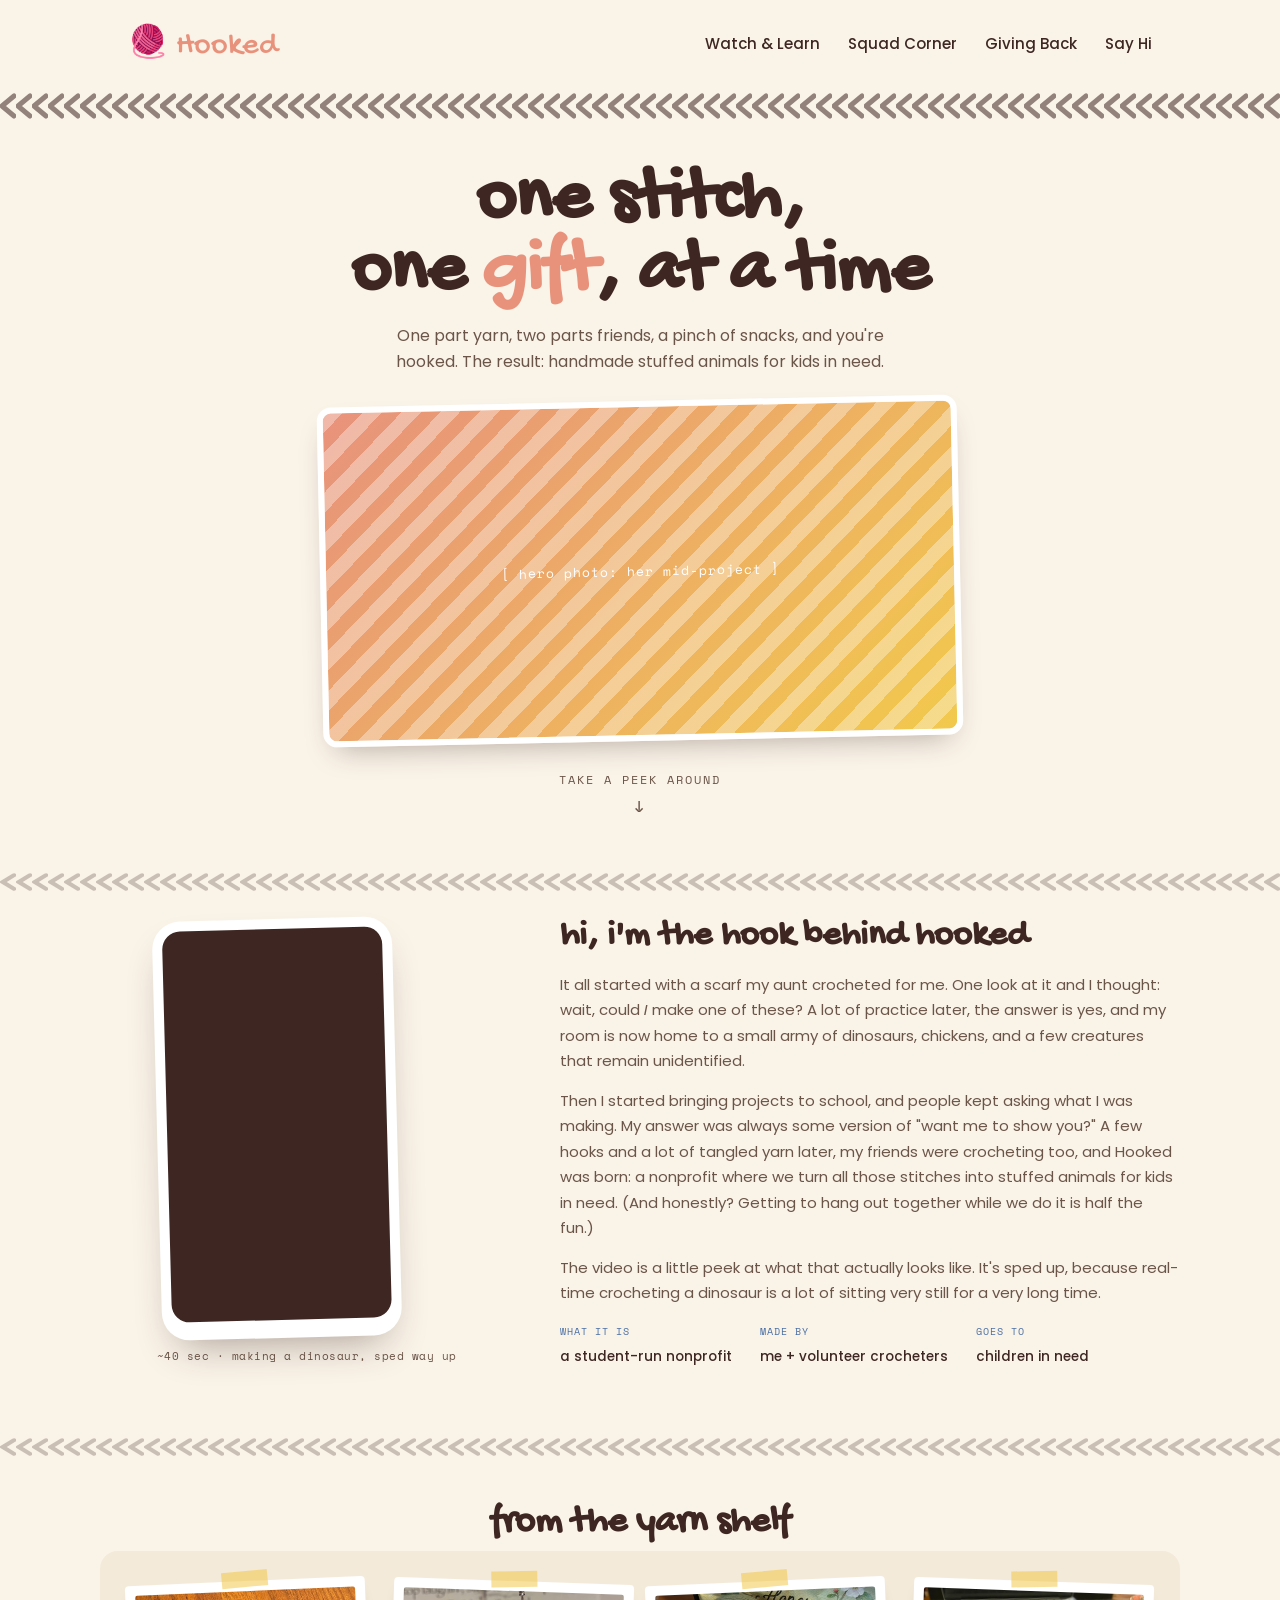
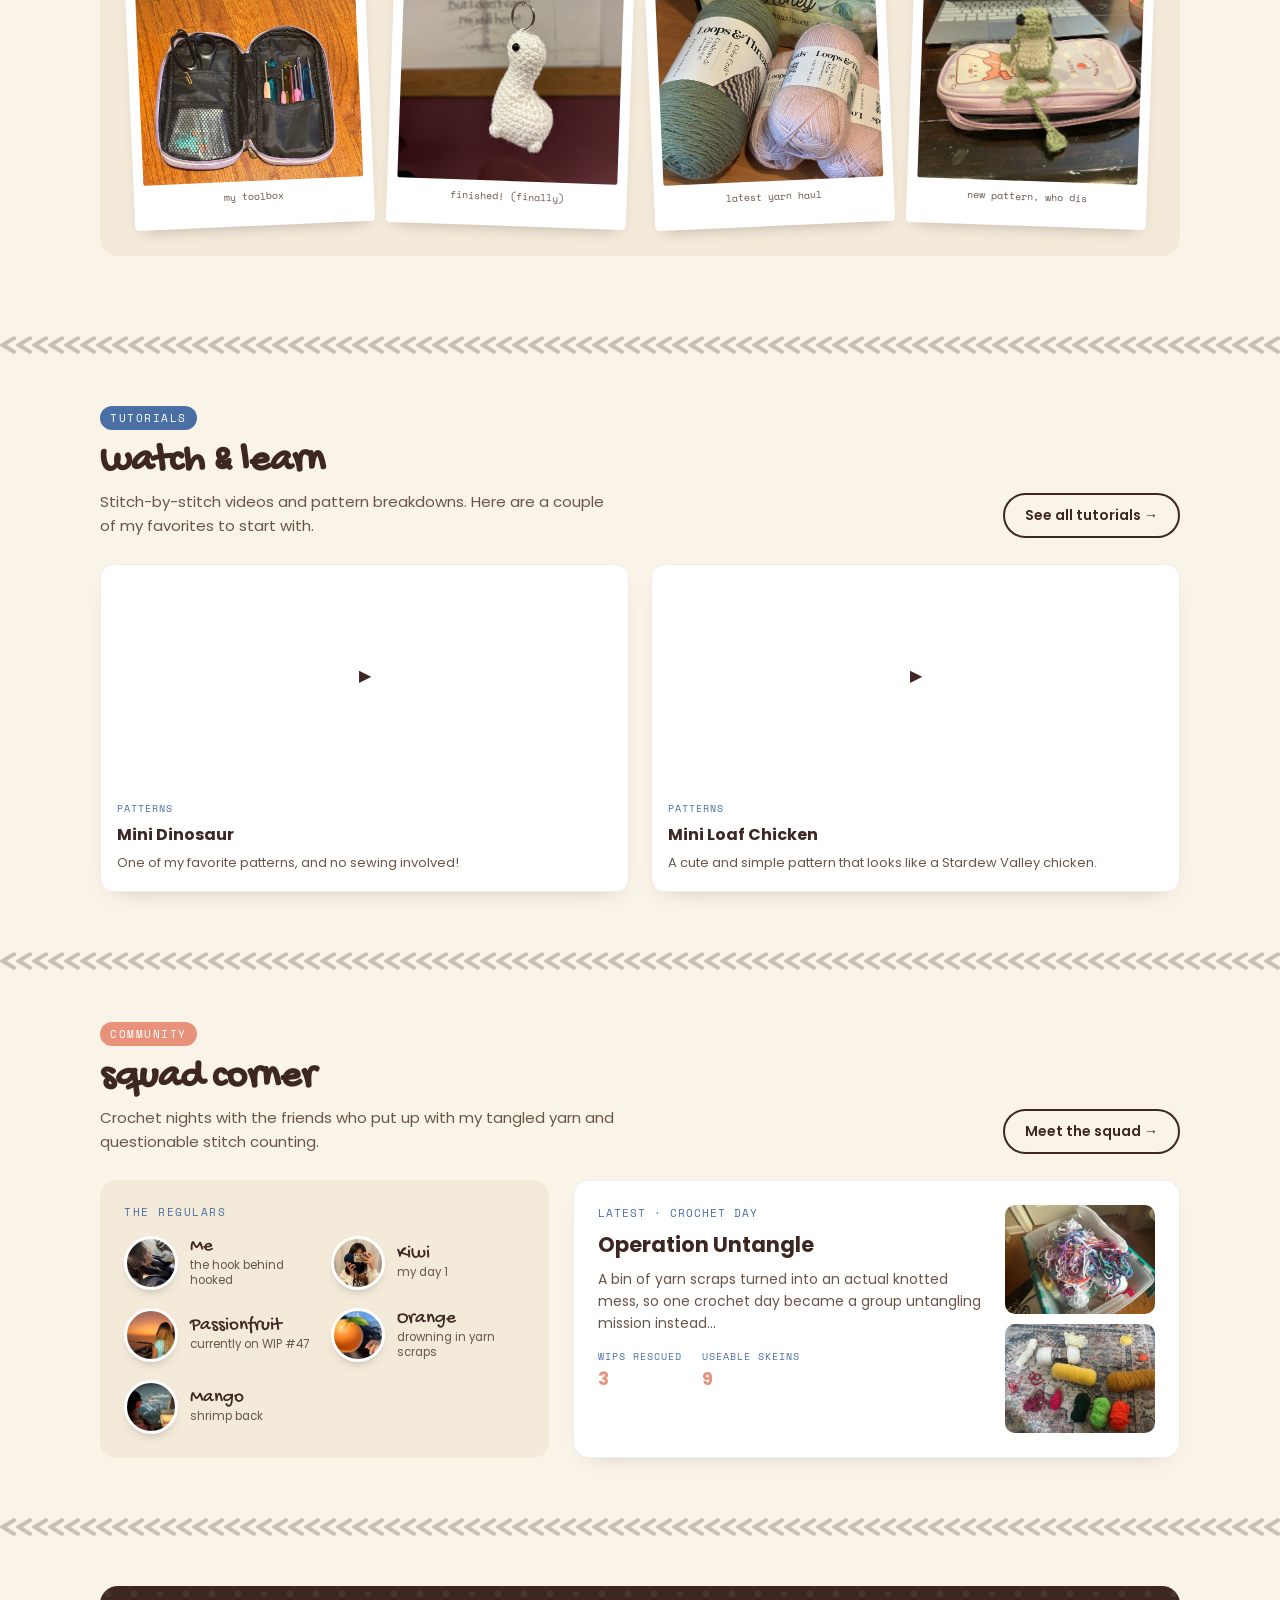
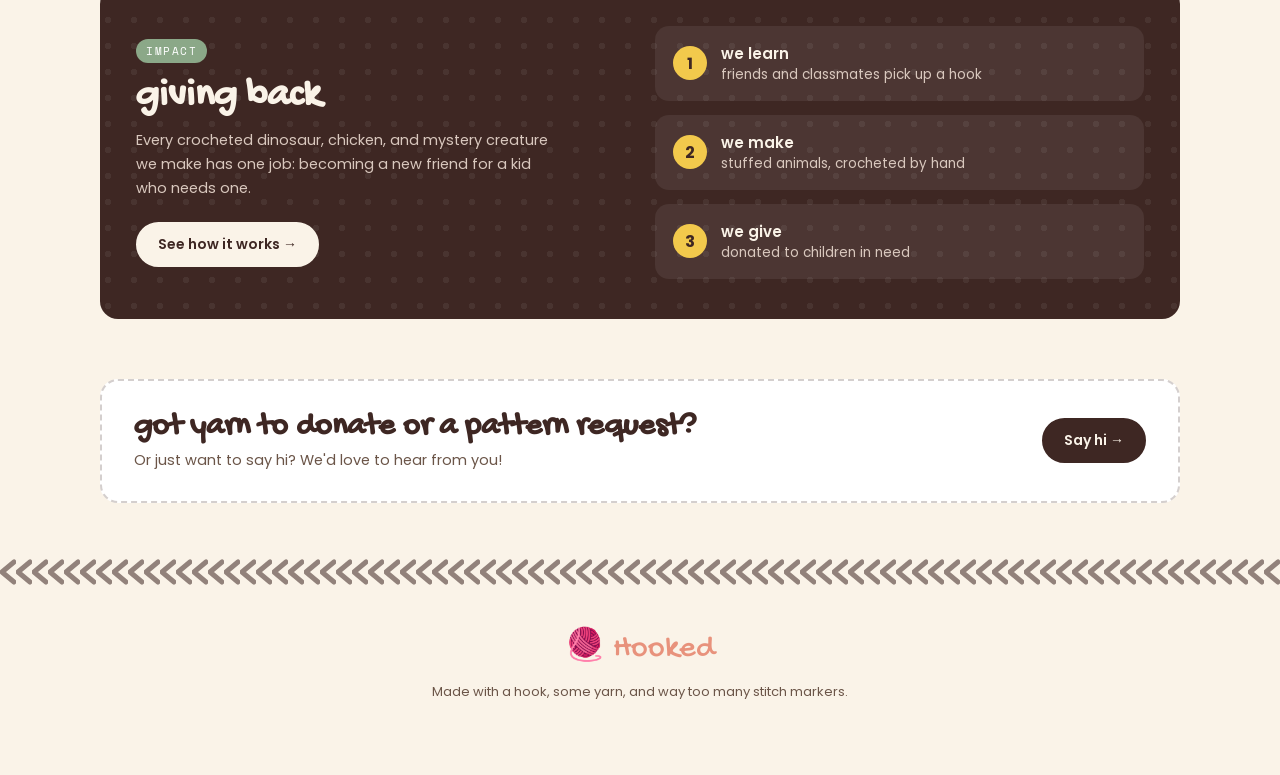
==== commit 83152a35: "added more squad info and edited small things" ====
--- a/index.html
+++ b/index.html
@@ -425,7 +425,7 @@
 
 <header class="page-hero">
   <h1 class="headline big">one stitch,<br>one <span class="accent">gift</span>, at a time</h1>
-  <p class="sub">Tutorials, patterns, and behind-the-hook moments. Plus, every finished piece finds its way to someone who needs a little warmth.</p>
+  <p class="sub">One part yarn, two parts friends, a pinch of snacks, and you're hooked. The result: handmade stuffed animals for kids in need.</p>
   <div class="hero-photo">[ hero photo: her mid-project ]</div>
   <a class="scroll-cue" href="#about">take a peek around<span class="cue-arrow">↓</span></a>
 </header>
@@ -444,7 +444,7 @@
     </div>
     <div class="about-text">
       <h2>hi, i'm the hook behind hooked</h2>
-      <p>It all started with a scarf my aunt crocheted for me. One look at it and I thought: wait, could <em>I</em> make one of these? A lot of practice later, the answer is yes, and my room is now home to a small army of dinosaurs, bears, and a few creatures that remain unidentified.</p>
+      <p>It all started with a scarf my aunt crocheted for me. One look at it and I thought: wait, could <em>I</em> make one of these? A lot of practice later, the answer is yes, and my room is now home to a small army of dinosaurs, chickens, and a few creatures that remain unidentified.</p>
       <p>Then I started bringing projects to school, and people kept asking what I was making. My answer was always some version of "want me to show you?" A few hooks and a lot of tangled yarn later, my friends were crocheting too, and Hooked was born: a nonprofit where we turn all those stitches into stuffed animals for kids in need. (And honestly? Getting to hang out together while we do it is half the fun.)</p>
       <p>The video is a little peek at what that actually looks like. It's sped up, because real-time crocheting a dinosaur is a lot of sitting very still for a very long time.</p>
       <div class="about-facts">
@@ -519,11 +519,11 @@
       <div class="squad-roster">
         <span class="mini-label">the regulars</span>
         <div class="roster">
-          <div class="mate"><div class="avatar av-me">📸</div><div><span class="nm">Me</span><span class="rl">the hook behind hooked</span></div></div>
+          <div class="mate"><div class="avatar" style="background-image:url('images/me.jpg');background-size:135%;background-position:20% 25%;"></div><div><span class="nm">Me</span><span class="rl">the hook behind hooked</span></div></div>
           <div class="mate"><div class="avatar" style="background-image:url('images/kiwi.jpg');background-position:center top;"></div><div><span class="nm">Kiwi</span><span class="rl">my day 1</span></div></div>
           <div class="mate"><div class="avatar" style="background-image:url('images/passionfruit.jpg');"></div><div><span class="nm">Passionfruit</span><span class="rl">currently on WIP #47</span></div></div>
-          <div class="mate"><div class="avatar av-orange">🍊</div><div><span class="nm">Orange</span><span class="rl">keychain biodiversity</span></div></div>
-          <div class="mate"><div class="avatar av-perf">🧶</div><div><span class="nm">???</span><span class="rl">name coming soon</span></div></div>
+          <div class="mate"><div class="avatar" style="background-image:url('images/orange.jpg');background-size:cover;background-position:center 25%;"></div><div><span class="nm">Orange</span><span class="rl">drowning in yarn scraps</span></div></div>
+          <div class="mate"><div class="avatar" style="background-image:url('images/mango.jpg');background-size:cover;background-position:0% 80%;"></div><div><span class="nm">Mango</span><span class="rl">shrimp back</span></div></div>
         </div>
       </div>
       <a class="latest-post" href="squad.html" style="text-decoration:none;color:inherit;">
@@ -554,7 +554,7 @@
       <div>
         <span class="tag tag-sage">impact</span>
         <h2>giving back</h2>
-        <p>Every crocheted dinosaur, bear, and mystery creature we make has one job: becoming a new friend for a kid who needs one.</p>
+        <p>Every crocheted dinosaur, chicken, and mystery creature we make has one job: becoming a new friend for a kid who needs one.</p>
         <a class="btn btn-light see-more" href="giving-back.html">See how it works <span class="arr">→</span></a>
       </div>
       <div class="stops">
@@ -572,7 +572,7 @@
     <div class="hi-band">
       <div>
         <h2>got yarn to donate or a pattern request?</h2>
-        <p>Or just want to say hi? I'd love to hear from you.</p>
+        <p>Or just want to say hi? We'd love to hear from you!</p>
       </div>
       <a class="btn btn-primary see-more" href="contact.html">Say hi <span class="arr">→</span></a>
     </div>
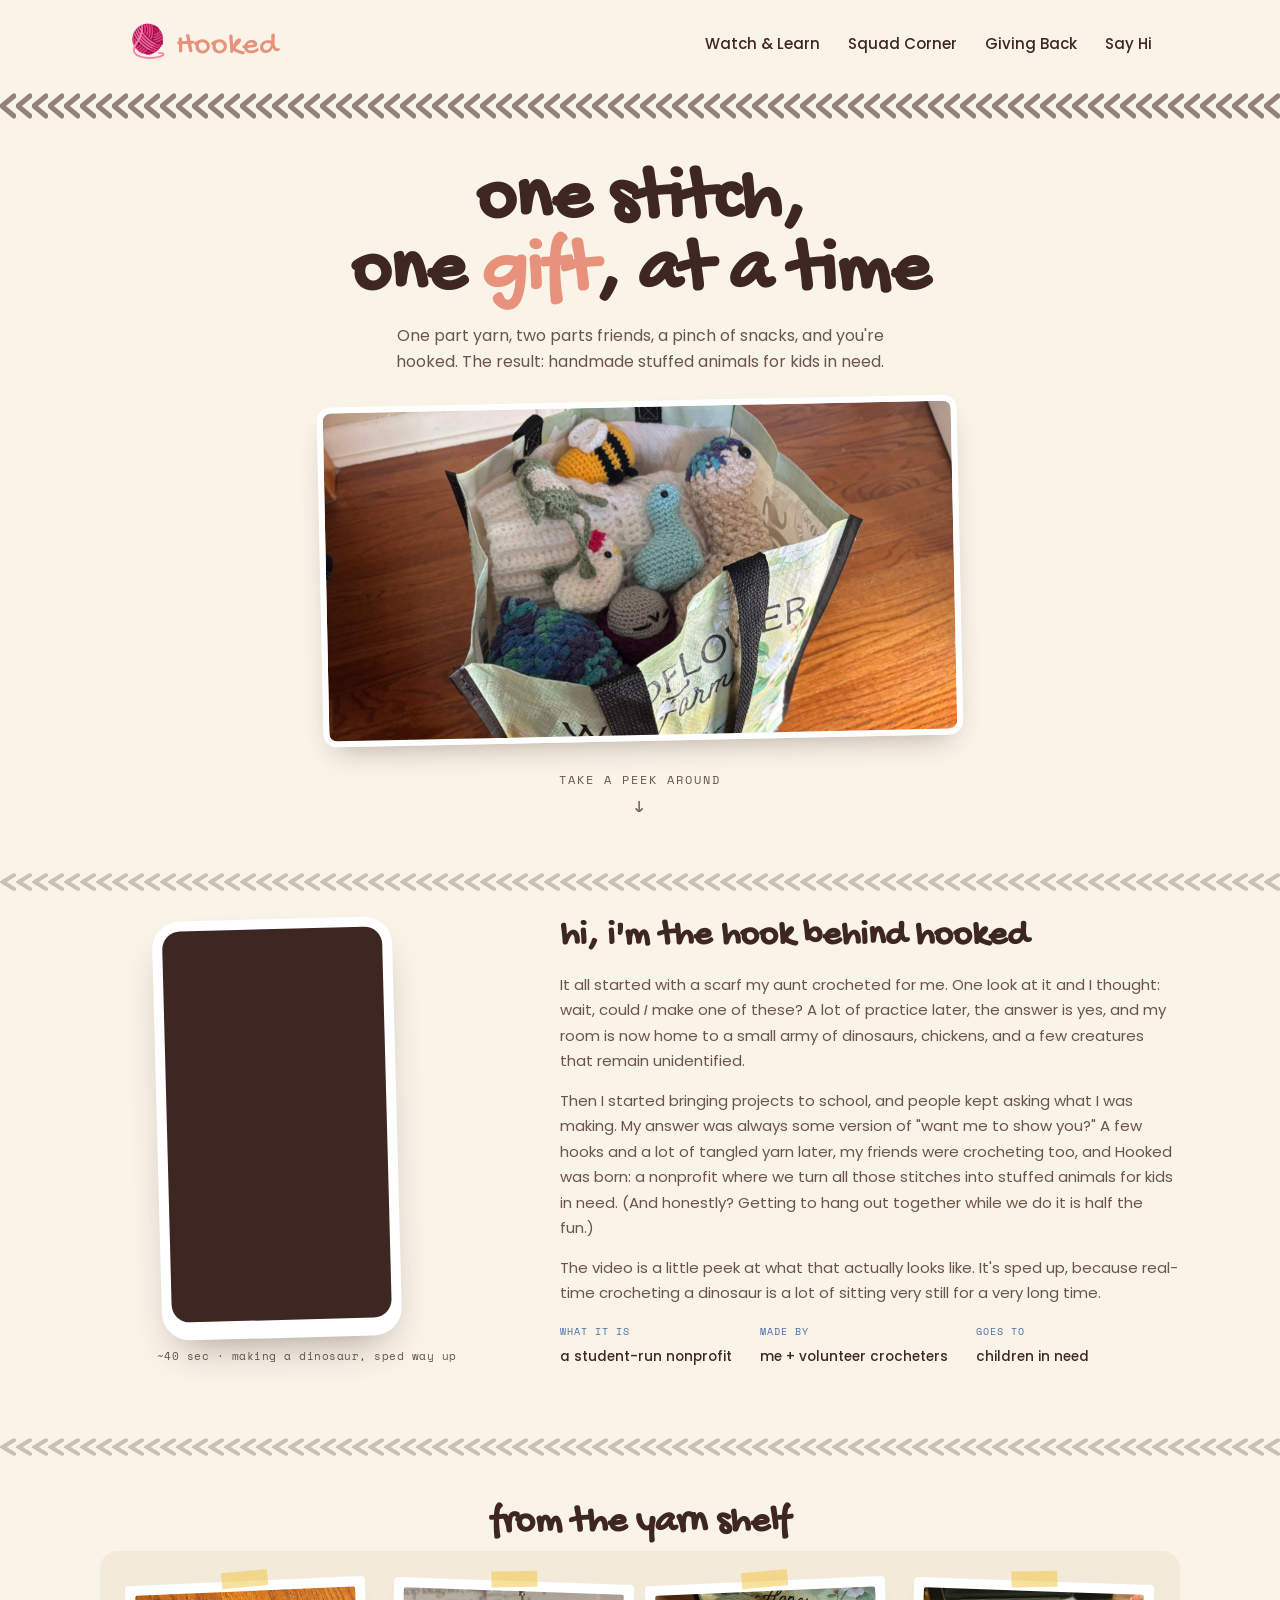
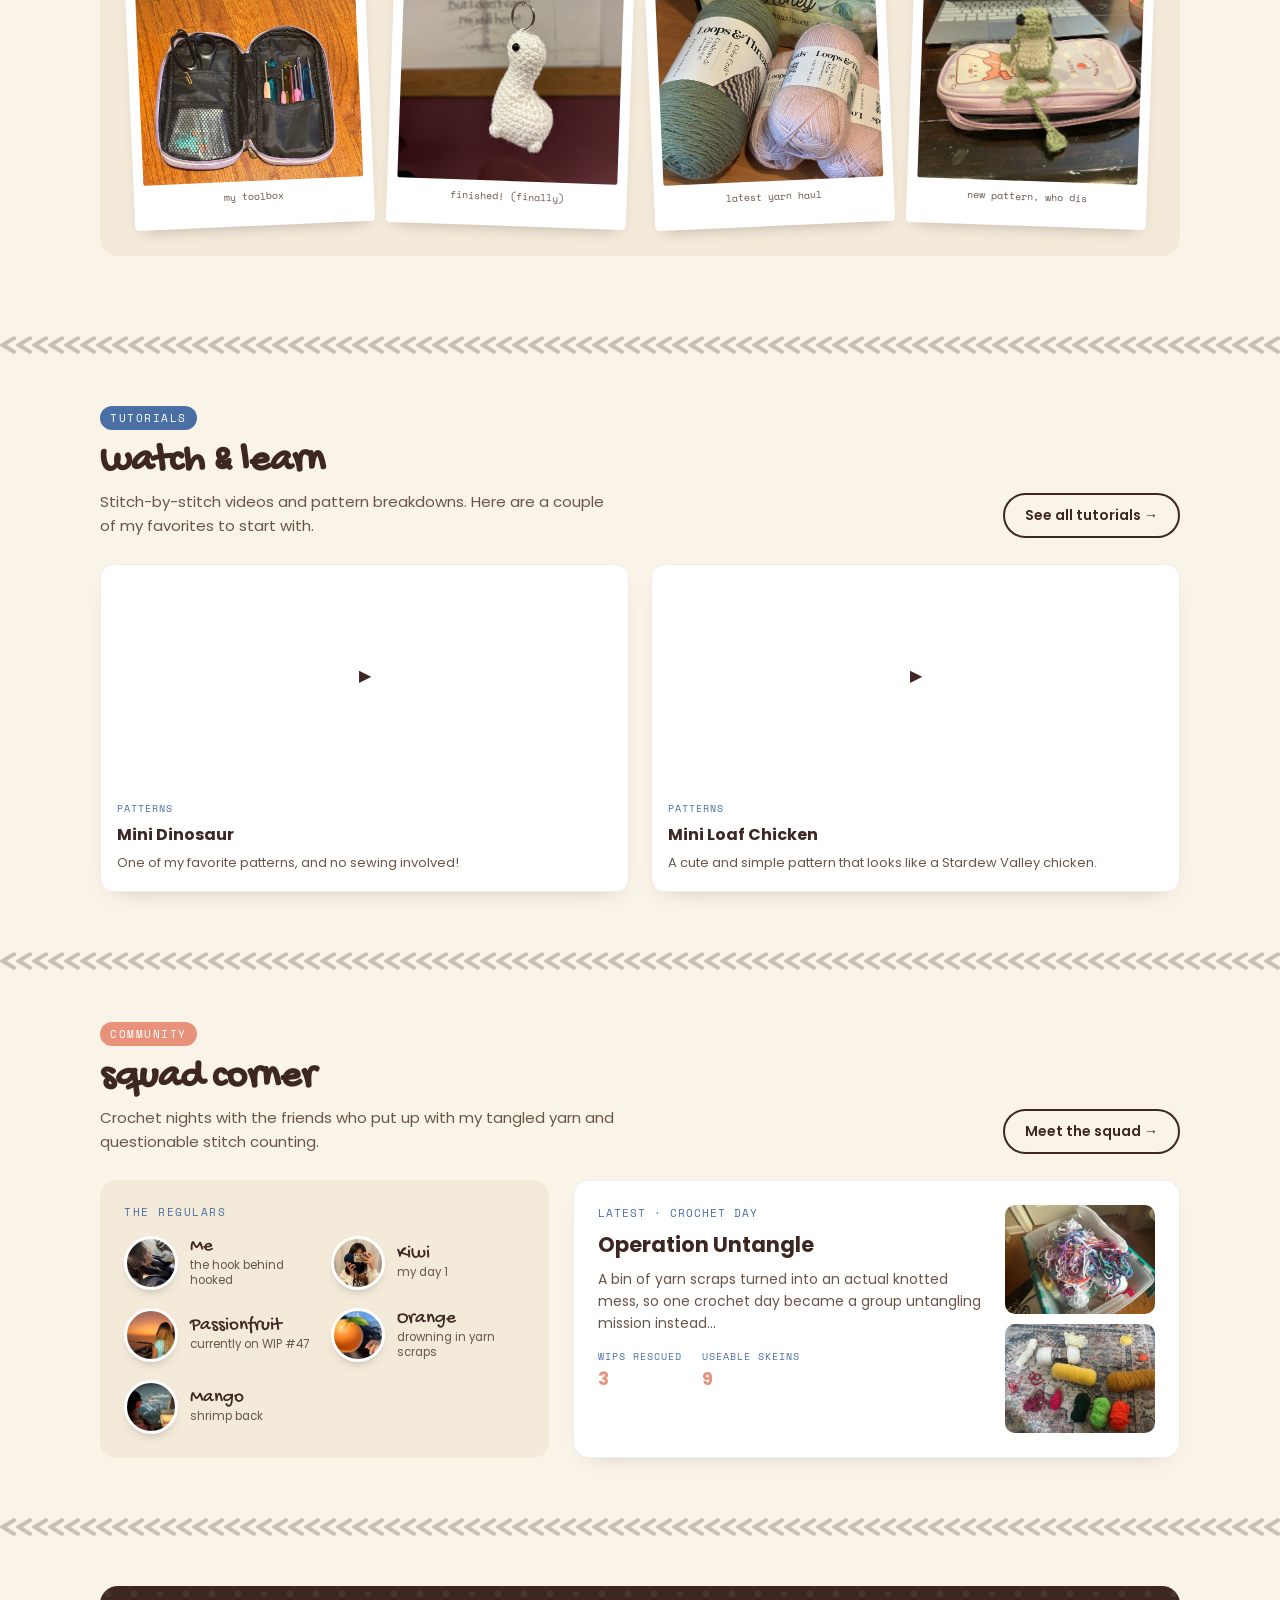
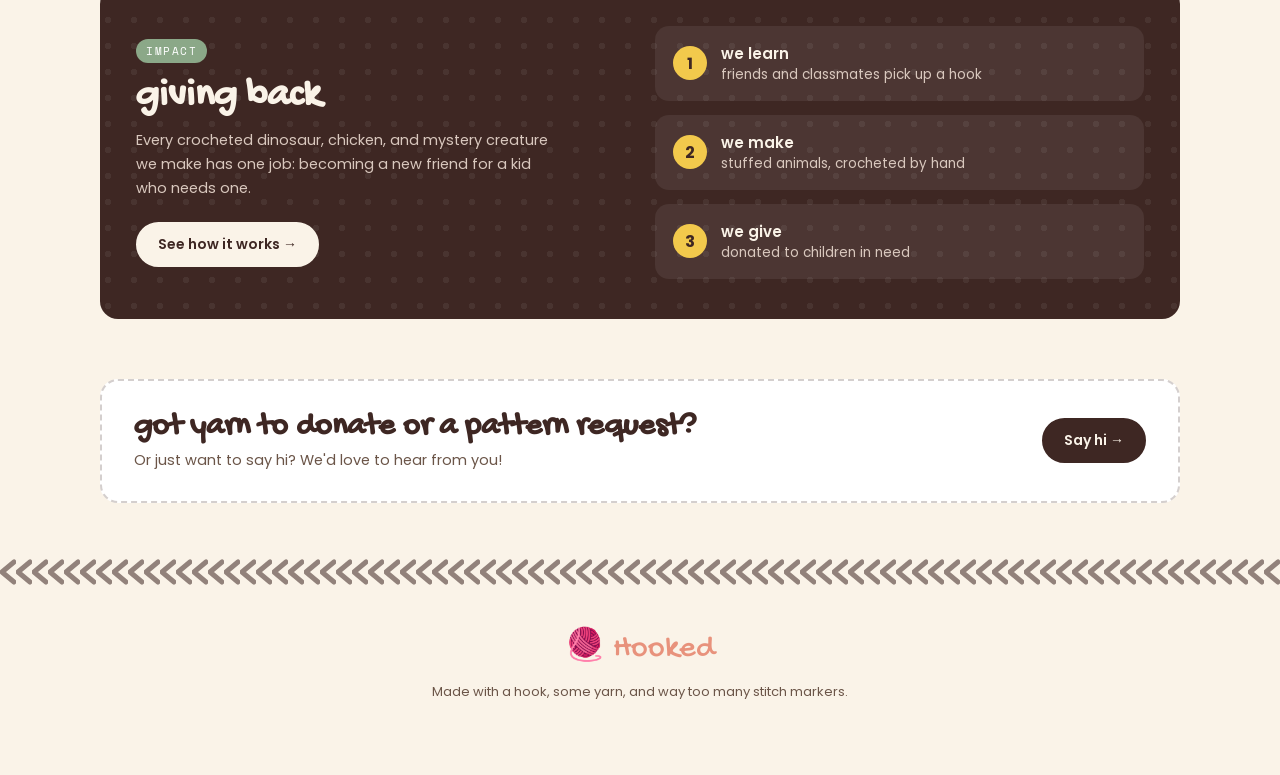
==== commit 292b2945: "added homepage pic, updated watch&learn/givingback" ====
--- a/index.html
+++ b/index.html
@@ -4,6 +4,7 @@
 <meta charset="UTF-8">
 <meta name="viewport" content="width=device-width, initial-scale=1">
 <title>Hooked | Home</title>
+<link rel="icon" href="data:image/svg+xml,%3Csvg xmlns=%22http://www.w3.org/2000/svg%22 viewBox=%220 0 100 100%22%3E%3Ctext y=%22.9em%22 font-size=%2290%22%3E%F0%9F%A7%B6%3C/text%3E%3C/svg%3E">
 <link rel="preconnect" href="https://fonts.googleapis.com">
 <link href="https://fonts.googleapis.com/css2?family=Gochi+Hand&family=Space+Mono:wght@400;700&family=Poppins:wght@400;500;600;700&display=swap" rel="stylesheet">
 <style>
@@ -426,7 +427,7 @@
 <header class="page-hero">
   <h1 class="headline big">one stitch,<br>one <span class="accent">gift</span>, at a time</h1>
   <p class="sub">One part yarn, two parts friends, a pinch of snacks, and you're hooked. The result: handmade stuffed animals for kids in need.</p>
-  <div class="hero-photo">[ hero photo: her mid-project ]</div>
+  <div class="hero-photo" role="img" aria-label="A tote bag full of crocheted stuffed animals and blankets, ready to donate" style="background:url('images/donations-bag.jpg') center 28% / cover no-repeat;"></div>
   <a class="scroll-cue" href="#about">take a peek around<span class="cue-arrow">↓</span></a>
 </header>
 
